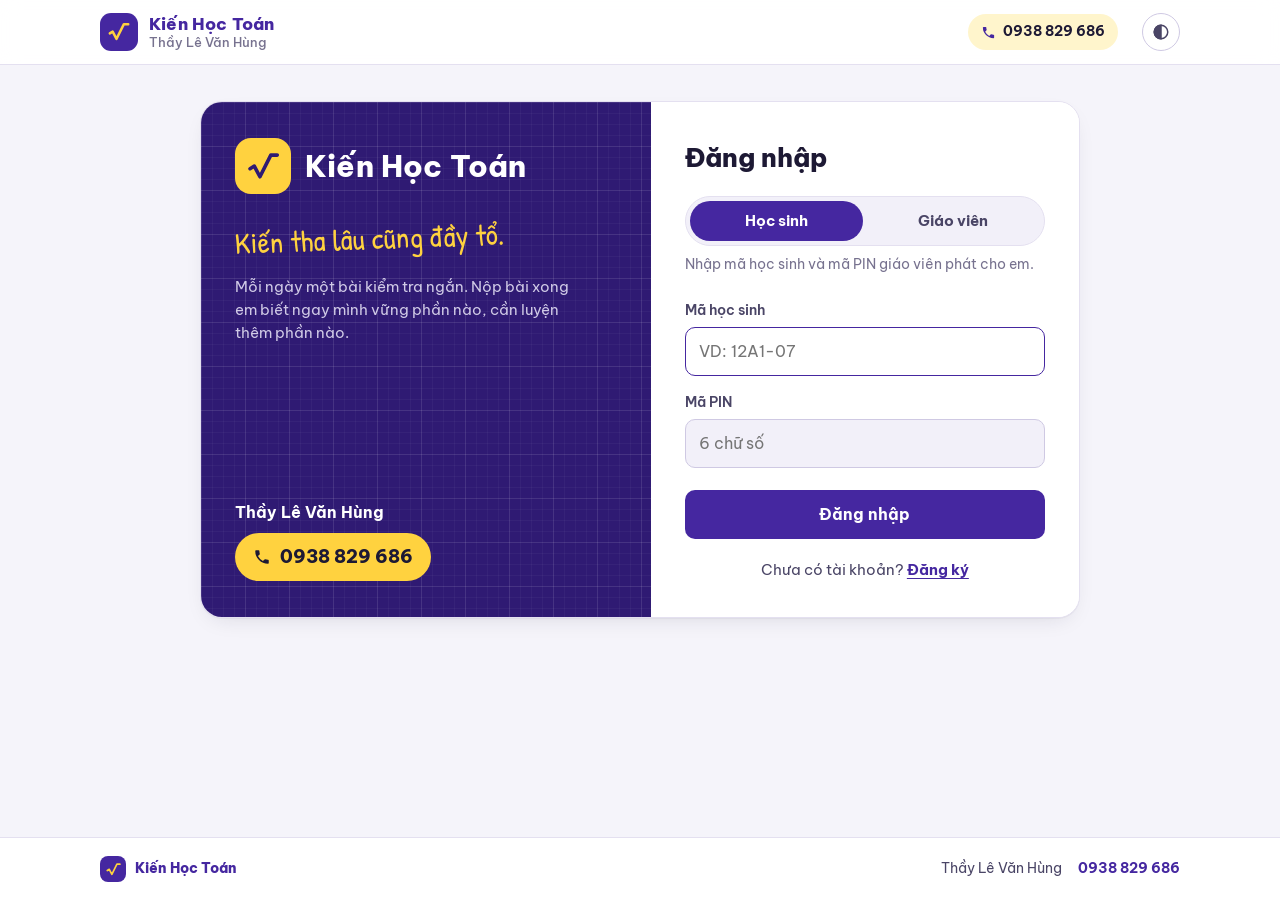
==== index.html @ 75356dbc "Web Kiến Học Toán: bản có giao đề theo ID" ====
<!doctype html>
<html lang="vi">
<head>
<meta charset="utf-8">
<meta name="viewport" content="width=device-width,initial-scale=1">
<title>Kiến Học Toán – Kiểm tra trực tuyến</title>
<meta name="description" content="Kiến Học Toán – Thầy Lê Văn Hùng. Kiểm tra Toán 10, 11, 12 trực tuyến: theo bài, theo chương, giữa kì, cuối kì, thi tốt nghiệp THPT, đánh giá năng lực.">
<meta name="theme-color" content="#4527a0">
<link rel="icon" href="data:image/svg+xml,%3Csvg xmlns='http://www.w3.org/2000/svg' viewBox='0 0 40 40'%3E%3Crect width='40' height='40' rx='10' fill='%234527a0'/%3E%3Cpath d='M7 22.5l4.2-2.6 5.6 10.6L27.6 9H34' fill='none' stroke='%23ffd23f' stroke-width='3.6' stroke-linecap='round' stroke-linejoin='round'/%3E%3C/svg%3E">
<link rel="stylesheet" href="assets/katex/katex.min.css">
<link rel="stylesheet" href="assets/style.css">
</head>
<body>
<header class="top">
  <div class="wrap">
    <a class="logo" id="goHome" href="#" onclick="return false" aria-label="Kiến Học Toán – về trang chủ"><span class="mark"><svg viewBox="0 0 40 40" aria-hidden="true"><path d="M7 22.5l4.2-2.6 5.6 10.6L27.6 9H34" fill="none" stroke="currentColor" stroke-width="3.6" stroke-linecap="round" stroke-linejoin="round"/></svg></span><span class="t"><b>Kiến Học Toán</b><small>Thầy Lê Văn Hùng</small></span></a>
    <div class="sp"></div>
    <a class="hphone" id="hPhone" hidden></a>
    <div class="student" id="who"></div>
    <button class="iconbtn" id="themeBtn" title="Đổi giao diện sáng/tối" aria-label="Đổi giao diện sáng/tối"><svg width="18" height="18" viewBox="0 0 24 24" fill="none" stroke="currentColor" stroke-width="2"><circle cx="12" cy="12" r="9"/><path d="M12 3a9 9 0 0 0 0 18z" fill="currentColor"/></svg></button>
  </div>
</header>
<main id="app"></main>
<footer class="site-foot" id="siteFoot"></footer>
<div id="modalRoot"></div>
<script src="assets/katex/katex.min.js"></script>
<script src="assets/katex/auto-render.min.js"></script>
<script src="assets/config.js"></script>
<script src="assets/curriculum.js"></script>
<script src="assets/core.js"></script>
<script src="assets/student.js"></script>
</body>
</html>
---- assets/style.css ----
/* Kiến Học Toán — giao diện
   Ý tưởng: góc học tập của học sinh Việt Nam — mực tím, vở ô li, bút dạ quang vàng, bút đỏ chấm điểm. */
@font-face{font-family:"Be Vietnam Pro";src:url(fonts/bevietnampro-400.woff) format("woff");font-weight:400;font-display:swap}
@font-face{font-family:"Be Vietnam Pro";src:url(fonts/bevietnampro-500.woff) format("woff");font-weight:500;font-display:swap}
@font-face{font-family:"Be Vietnam Pro";src:url(fonts/bevietnampro-600.woff) format("woff");font-weight:600;font-display:swap}
@font-face{font-family:"Be Vietnam Pro";src:url(fonts/bevietnampro-700.woff) format("woff");font-weight:700 750;font-display:swap}
@font-face{font-family:"Be Vietnam Pro";src:url(fonts/bevietnampro-800.woff) format("woff");font-weight:800 900;font-display:swap}
@font-face{font-family:"Patrick Hand";src:url(fonts/patrickhand.woff) format("woff");font-weight:400;font-display:swap}
:root{
  --bg:#f5f4fa; --surface:#ffffff; --surface-2:#f2f0f9; --ink:#1d1934; --ink-2:#4a4566; --ink-3:#77728f;
  --line:#e4e0f0; --line-2:#cfc9e3;
  --brand:#4527a0; --brand-2:#5b3fd0; --brand-soft:#ebe6fb; --brand-deep:#2f1a73;
  --accent:#ffd23f; --accent-2:#f4bd00; --accent-soft:#fff5cc; --on-accent:#1d1934;
  --pen:#d3302c; --mark-bg:#4527a0;
  --ok:#1d7a47; --ok-soft:#e1f3e8; --bad:#c62828; --bad-soft:#fbe5e4; --warn:#a86400; --warn-soft:#fdf0d8;
  --radar-1:#4527a0; --radar-2:#e09b00;
  --grid:rgba(69,39,160,.09); --grid-strong:rgba(69,39,160,.16);
  --shadow:0 1px 0 rgba(29,25,52,.04),0 8px 24px -12px rgba(29,25,52,.18);
  --on-brand:#ffffff; --r:16px; --r-s:10px;
  --font:"Be Vietnam Pro","Segoe UI",system-ui,-apple-system,Roboto,Arial,sans-serif;
  --hand:"Patrick Hand","Comic Sans MS",cursive;
  --serif:"Times New Roman","Noto Serif",Georgia,serif;
}
@media (prefers-color-scheme:dark){
  :root:not([data-theme="light"]){
    --bg:#14111f; --surface:#1c182c; --surface-2:#18142a; --ink:#ece9f8; --ink-2:#bdb7d8; --ink-3:#8d87aa;
    --line:#2b2543; --line-2:#3a3358; --brand:#a894ff; --brand-2:#bcadff; --brand-soft:#28214a; --brand-deep:#1b1338;
    --accent:#ffd23f; --accent-2:#ffdf6e; --accent-soft:#352c10; --on-accent:#1d1934;
    --pen:#ff6a62;
    --ok:#4cc985; --ok-soft:#14301f; --bad:#ff7b72; --bad-soft:#3a1a1c; --warn:#f0b54a; --warn-soft:#352812;
    --radar-1:#a894ff; --radar-2:#ffd23f; --grid:rgba(168,148,255,.08); --grid-strong:rgba(168,148,255,.14);
    --on-brand:#14111f; --shadow:0 1px 0 rgba(0,0,0,.3),0 10px 28px -12px rgba(0,0,0,.6);
  }
}
:root[data-theme="dark"]{
  --bg:#14111f; --surface:#1c182c; --surface-2:#18142a; --ink:#ece9f8; --ink-2:#bdb7d8; --ink-3:#8d87aa;
  --line:#2b2543; --line-2:#3a3358; --brand:#a894ff; --brand-2:#bcadff; --brand-soft:#28214a; --brand-deep:#1b1338;
  --accent:#ffd23f; --accent-2:#ffdf6e; --accent-soft:#352c10; --on-accent:#1d1934;
  --pen:#ff6a62;
  --ok:#4cc985; --ok-soft:#14301f; --bad:#ff7b72; --bad-soft:#3a1a1c; --warn:#f0b54a; --warn-soft:#352812;
  --radar-1:#a894ff; --radar-2:#ffd23f; --grid:rgba(168,148,255,.08); --grid-strong:rgba(168,148,255,.14);
  --on-brand:#14111f; --shadow:0 1px 0 rgba(0,0,0,.3),0 10px 28px -12px rgba(0,0,0,.6);
}
*{box-sizing:border-box}
html,body{margin:0;padding:0}
body{background:var(--bg);color:var(--ink);font-family:var(--font);font-size:16px;line-height:1.55;-webkit-font-smoothing:antialiased;min-height:100vh;display:flex;flex-direction:column}
main{flex:1}
button,input,select,textarea{font:inherit;color:inherit}
button{cursor:pointer}
a{color:var(--brand)}
:focus-visible{outline:3px solid var(--accent-2);outline-offset:2px;border-radius:6px}
.wrap{max-width:1120px;margin:0 auto;padding:0 20px}
@media (max-width:600px){.wrap{padding:0 16px}}
@media (prefers-reduced-motion:reduce){*{transition:none!important;animation:none!important}}

/* vở ô li: ô vuông nhỏ, cứ 4 ô có 1 đường đậm */
.oli{background-color:var(--surface);
  background-image:linear-gradient(var(--grid-strong) 1px,transparent 1px),linear-gradient(90deg,var(--grid-strong) 1px,transparent 1px),
    linear-gradient(var(--grid) 1px,transparent 1px),linear-gradient(90deg,var(--grid) 1px,transparent 1px);
  background-size:40px 40px,40px 40px,10px 10px,10px 10px}

/* ---------- logo ---------- */
.mark{width:38px;height:38px;border-radius:11px;background:var(--mark-bg,#4527a0);color:var(--accent);display:grid;place-items:center;flex:none}
.mark svg{width:72%;height:72%}
.mark.sm{width:26px;height:26px;border-radius:8px}
.mark.lg{width:56px;height:56px;border-radius:16px;background:var(--accent);color:var(--brand-deep)}

/* ---------- header ---------- */
.top{position:sticky;top:0;z-index:20;background:color-mix(in srgb,var(--surface) 92%,transparent);backdrop-filter:blur(10px);border-bottom:1px solid var(--line)}
.top .wrap{display:flex;align-items:center;gap:12px;height:64px}
.logo{display:flex;align-items:center;gap:11px;color:var(--ink);text-decoration:none;cursor:pointer;min-width:0}
.logo .t{display:flex;flex-direction:column;line-height:1.15;min-width:0}
.logo .t b{font-weight:800;font-size:17px;letter-spacing:.2px;color:var(--brand);white-space:nowrap}
.logo .t small{font-size:12.5px;color:var(--ink-3);font-weight:500;white-space:nowrap}
.top .sp{flex:1}
.hphone{display:inline-flex;align-items:center;gap:7px;padding:7px 13px;border-radius:999px;background:var(--accent-soft);color:var(--ink);text-decoration:none;font-weight:700;font-size:14px;font-variant-numeric:tabular-nums;white-space:nowrap}
.hphone svg{width:15px;height:15px;color:var(--brand)}
.hphone:hover{background:var(--accent)}
.student{display:flex;align-items:center;gap:8px}
.iconbtn{border:1px solid var(--line-2);background:var(--surface);border-radius:999px;width:38px;height:38px;display:grid;place-items:center;flex:none;color:var(--ink-2)}
.iconbtn:hover{color:var(--brand);border-color:var(--brand)}
@media (max-width:860px){.hphone span{display:none}.hphone{padding:9px}}
@media (max-width:600px){.logo .t small{display:none}.logo .t b{font-size:15.5px}}

/* ---------- footer ---------- */
.site-foot{border-top:1px solid var(--line);background:var(--surface);margin-top:40px}
.site-foot .wrap{display:flex;align-items:center;justify-content:space-between;gap:12px;flex-wrap:wrap;padding-top:18px;padding-bottom:18px;font-size:14px;color:var(--ink-2)}
.f-brand{display:flex;align-items:center;gap:9px}
.f-brand b{color:var(--brand);font-weight:800}
.f-contact{display:flex;gap:16px;align-items:center}
.f-contact a{font-weight:700;text-decoration:none;font-variant-numeric:tabular-nums}

/* ---------- đăng nhập ---------- */
.center{display:grid;place-items:center;padding:36px 0}
.auth{width:100%;max-width:880px;display:grid;grid-template-columns:1.05fr 1fr;border-radius:22px;overflow:hidden;background:var(--surface);border:1px solid var(--line);box-shadow:var(--shadow)}
.brandpanel{position:relative;background:var(--brand-deep);color:#f3f0ff;padding:36px 34px;display:flex;flex-direction:column;gap:14px;
  background-image:linear-gradient(rgba(255,255,255,.08) 1px,transparent 1px),linear-gradient(90deg,rgba(255,255,255,.08) 1px,transparent 1px),
    linear-gradient(rgba(255,255,255,.035) 1px,transparent 1px),linear-gradient(90deg,rgba(255,255,255,.035) 1px,transparent 1px);
  background-size:44px 44px,44px 44px,11px 11px,11px 11px}
.bp-logo{display:flex;align-items:center;gap:14px}
.bp-name{font-size:30px;font-weight:800;line-height:1.1;letter-spacing:.2px;color:#fff}
.bp-saying{font-family:var(--hand);font-size:30px;line-height:1.15;color:var(--accent);margin:18px 0 0;transform:rotate(-2deg);transform-origin:left}
.bp-text{margin:0;color:rgba(243,240,255,.82);font-size:15px;max-width:34ch}
.bp-contact{margin-top:auto;padding-top:22px;display:flex;flex-direction:column;gap:8px;align-items:flex-start}
.bp-contact b{font-size:16px;color:#fff}
.bp-call{display:inline-flex;align-items:center;gap:9px;background:var(--accent);color:var(--on-accent);text-decoration:none;font-weight:800;font-size:18px;padding:10px 18px;border-radius:999px;font-variant-numeric:tabular-nums}
.bp-call svg{width:18px;height:18px}
.bp-call:hover{background:#fff}
.auth .login{width:100%;display:flex;flex-direction:column;gap:6px;padding:36px 34px;border:0;border-radius:0;box-shadow:none;background:var(--surface)}
.login h1{margin:0;font-size:26px;font-weight:800}
.login label{font-size:13.5px;color:var(--ink-2);margin-top:10px;font-weight:600}
.login .sub{margin:2px 0 4px;color:var(--ink-3);font-size:14px}
.login input,.form input,.form select,.form textarea{width:100%;padding:11px 13px;border:1.5px solid var(--line-2);border-radius:var(--r-s);background:var(--surface-2);font-size:16px}
.login input:focus,.form input:focus,.form select:focus,.form textarea:focus{outline:none;border-color:var(--brand);background:var(--surface)}
.login .btn{margin-top:16px;padding:12px;font-size:16px}
.roles{display:grid;grid-template-columns:1fr 1fr;gap:4px;background:var(--surface-2);border:1px solid var(--line);border-radius:999px;padding:4px;margin:12px 0 2px}
.roles>*{border:0;background:none;padding:8px 10px;border-radius:999px;text-align:center;font-weight:700;font-size:15px;color:var(--ink-2);text-decoration:none;cursor:pointer}
.roles>*:hover{color:var(--brand)}
.roles .on{background:var(--brand);color:var(--on-brand);cursor:default}
.roles .on:hover{color:var(--on-brand)}
@media (max-width:760px){
  .center{padding:16px 0}
  .auth{grid-template-columns:1fr;border-radius:18px}
  .brandpanel{padding:24px 22px;gap:8px}
  .bp-name{font-size:24px}.mark.lg{width:46px;height:46px}
  .bp-saying{font-size:24px;margin-top:8px}
  .bp-text{display:none}
  .bp-contact{padding-top:10px;flex-direction:row;align-items:center;flex-wrap:wrap;gap:10px 14px}
  .bp-call{font-size:16px;padding:8px 14px}
  .auth .login{padding:24px 22px}
}

/* ---------- trang chủ học sinh ---------- */
.hero{margin:26px 0 6px;padding:26px 28px;border-radius:var(--r);border:1px solid var(--line)}
.hero{background-color:var(--surface);
  background-image:linear-gradient(var(--grid-strong) 1px,transparent 1px),linear-gradient(90deg,var(--grid-strong) 1px,transparent 1px),
    linear-gradient(var(--grid) 1px,transparent 1px),linear-gradient(90deg,var(--grid) 1px,transparent 1px);
  background-size:40px 40px,40px 40px,10px 10px,10px 10px;background-position:-1px -1px}
.hero h1{font-size:32px;line-height:1.2;margin:0 0 6px;font-weight:800;letter-spacing:-.3px;color:var(--brand)}
.hero p{margin:0;color:var(--ink-2);max-width:62ch}
@media (max-width:600px){.hero{padding:20px 18px;margin-top:16px}.hero h1{font-size:26px}}
.grades{display:flex;gap:8px;flex-wrap:wrap;margin:6px 0 14px}
.grade{position:relative;border:1.5px solid var(--line-2);background:var(--surface);padding:8px 18px;border-radius:999px;font-weight:700;min-width:84px;color:var(--ink-2)}
.grade:hover:not([disabled]){border-color:var(--brand);color:var(--brand)}
.grade.on{background:var(--brand);border-color:var(--brand);color:var(--on-brand)}
.grade[disabled]{opacity:.5;cursor:not-allowed}
.grade small{display:block;font-size:10.5px;font-weight:500;opacity:.8;line-height:1}
.bankinfo{font-size:13.5px;color:var(--ink-3);margin:6px 0 0}

.section-t{font-size:20px;letter-spacing:-.1px;color:var(--ink);font-weight:800;margin:34px 0 12px;display:flex;align-items:center;gap:10px}
.section-t::before{content:"";width:6px;height:22px;border-radius:3px;background:var(--accent)}
.cards{display:grid;grid-template-columns:repeat(auto-fill,minmax(250px,1fr));gap:14px}
.card{background:var(--surface);border:1px solid var(--line);border-radius:var(--r);padding:18px;display:flex;flex-direction:column;gap:10px;text-align:left}
.card:hover{border-color:var(--line-2)}
.card h3{margin:0;font-size:18px;line-height:1.3;font-weight:750}
.card p{margin:0;color:var(--ink-2);font-size:14px}
.card .meta{font-size:13px;color:var(--ink-3)}
.card .row{display:flex;gap:8px;align-items:center;margin-top:auto;flex-wrap:wrap}
.card .row.stack{flex-direction:column;align-items:stretch}
.card .row.stack select{flex:none;width:100%}
.card select{flex:1;min-width:0;padding:9px 10px;border-radius:var(--r-s);border:1.5px solid var(--line-2);background:var(--surface-2)}
.card .tag{display:inline-block;font-size:12px;font-weight:700;padding:3px 9px;border-radius:999px;background:var(--brand-soft);color:var(--brand);align-self:flex-start}
.card .tag.acc{background:var(--accent-soft);color:var(--ink)}
.card.disabled{opacity:.6}
.btn{border:0;border-radius:var(--r-s);padding:10px 16px;font-weight:700;background:var(--brand);color:var(--on-brand);transition:background .15s,transform .05s}
.btn:hover{background:var(--brand-2)}
.btn:active{transform:translateY(1px)}
.btn[disabled]{opacity:.45;cursor:not-allowed;background:var(--brand)}
.btn.ghost{background:transparent;color:var(--brand);border:1.5px solid var(--line-2)}
.btn.ghost:hover{border-color:var(--brand);background:var(--brand-soft)}
.btn.acc{background:var(--accent);color:var(--on-accent)}
.btn.acc:hover{background:var(--accent-2)}
.btn.acc[disabled]{background:var(--accent)}
.btn.sm{padding:7px 12px;font-size:14px}
.terms{display:grid;grid-template-columns:1fr 1fr;gap:8px}
.terms .btn{width:100%}

/* ---------- hồ sơ ---------- */
.profile{display:grid;grid-template-columns:minmax(0,1.1fr) minmax(0,1fr);gap:16px}
@media (max-width:820px){.profile{grid-template-columns:1fr}}
.panel{background:var(--surface);border:1px solid var(--line);border-radius:var(--r);padding:20px}
.panel h3{margin:0 0 4px;font-size:17px;font-weight:750}
.panel .sub{color:var(--ink-3);font-size:13.5px;margin:0 0 10px}
.hist{list-style:none;margin:0;padding:0;max-height:360px;overflow:auto}
.hist li{display:flex;gap:12px;align-items:center;padding:10px 4px;border-bottom:1px solid var(--line)}
.hist li:last-child{border-bottom:0}
.hist .sc{font-family:var(--hand);color:var(--pen);font-size:24px;line-height:1;width:50px;text-align:center;font-variant-numeric:tabular-nums}
.hist .ti{flex:1;min-width:0}
.hist .ti b{display:block;font-weight:600;font-size:14.5px;white-space:nowrap;overflow:hidden;text-overflow:ellipsis}
.hist .ti span{font-size:12.5px;color:var(--ink-3)}
.empty{color:var(--ink-3);font-size:14px;padding:18px 0;text-align:center}

/* ---------- làm bài ---------- */
.exam-head{position:sticky;top:64px;z-index:15;background:color-mix(in srgb,var(--bg) 94%,transparent);backdrop-filter:blur(8px);padding:12px 0;border-bottom:1px solid var(--line)}
.exam-head .wrap{display:flex;align-items:center;gap:14px;flex-wrap:wrap}
.exam-head h2{margin:0;font-size:18px;flex:1;min-width:200px;font-weight:750}
.timer{font-variant-numeric:tabular-nums;font-weight:800;font-size:19px;padding:6px 14px;border-radius:999px;background:var(--brand-soft);color:var(--brand)}
.timer.low{background:var(--bad-soft);color:var(--bad)}
.prog{font-size:14px;color:var(--ink-2)}
.exam-grid{display:grid;grid-template-columns:minmax(0,1fr) 260px;gap:20px;padding:20px 0 60px;align-items:start}
@media (max-width:900px){.exam-grid{grid-template-columns:1fr}.navbox{position:static!important;order:-1}}
.part-t{font-weight:800;font-size:16px;margin:20px 0 10px;color:var(--brand)}
.part-t small{font-weight:500;color:var(--ink-3);font-size:13px;margin-left:6px}
.q{background:var(--surface);border:1px solid var(--line);border-radius:var(--r);padding:18px 20px;margin-bottom:14px;scroll-margin-top:150px}
.q .qh{display:flex;gap:8px;align-items:baseline;margin-bottom:8px;flex-wrap:wrap}
.q .qn{font-weight:800;color:var(--brand)}
.q .lvl{font-size:11.5px;font-weight:700;padding:1px 8px;border-radius:999px;background:var(--surface-2);border:1px solid var(--line);color:var(--ink-3)}
.q .flag{margin-left:auto;border:0;background:none;color:var(--ink-3);font-size:13px;border-radius:6px;padding:2px 6px}
.q .flag.on{color:var(--on-accent);background:var(--accent);font-weight:700}
.qtext{font-family:var(--serif);font-size:18px;line-height:1.6;overflow-wrap:anywhere}
.qtext .c,.sol .c{text-align:center}
.qtext ul,.qtext ol{margin:4px 0;padding-left:22px}
img.fig{max-width:100%;height:auto;background:#fff;border-radius:6px;padding:4px;display:inline-block;vertical-align:middle}
.qtext .katex-display{overflow-x:auto;overflow-y:hidden;padding:2px 0}
.opts{display:grid;grid-template-columns:1fr 1fr;gap:8px;margin-top:12px}
.opts.one{grid-template-columns:1fr}
@media (max-width:640px){.opts{grid-template-columns:1fr}}
.opt{display:flex;gap:10px;align-items:flex-start;text-align:left;border:1.5px solid var(--line);background:var(--surface-2);border-radius:var(--r-s);padding:9px 12px;font-family:var(--serif);font-size:17.5px;min-width:0;transition:border-color .12s,background .12s}
.opt:hover:not([disabled]){border-color:var(--brand-2)}
.opt .L{flex:none;width:27px;height:27px;border-radius:50%;display:grid;place-items:center;font-family:var(--font);font-weight:800;font-size:13.5px;border:1.5px solid var(--line-2);color:var(--ink-2);background:var(--surface)}
.opt .v{min-width:0;overflow-wrap:anywhere;padding-top:1px}
.opt.sel{border-color:var(--brand);background:var(--brand-soft)}
.opt.sel .L{background:var(--brand);border-color:var(--brand);color:var(--on-brand)}
.opt.right{border-color:var(--ok);background:var(--ok-soft)}
.opt.right .L{background:var(--ok);border-color:var(--ok);color:#fff}
.opt.wrong{border-color:var(--bad);background:var(--bad-soft)}
.opt.wrong .L{background:var(--bad);border-color:var(--bad);color:#fff}
.tf{margin-top:12px;border:1px solid var(--line);border-radius:var(--r-s);overflow:hidden}
.tf .r{display:grid;grid-template-columns:28px minmax(0,1fr) auto;gap:10px;align-items:center;padding:9px 12px;border-bottom:1px solid var(--line);background:var(--surface-2)}
.tf .r:last-child{border-bottom:0}
.tf .k{font-weight:800;color:var(--ink-2)}
.tf .v{font-family:var(--serif);font-size:17.5px;overflow-wrap:anywhere;min-width:0}
.tf .sw{display:flex;gap:6px}
.tf .sw button{border:1.5px solid var(--line-2);background:var(--surface);border-radius:8px;padding:5px 13px;font-weight:700;font-size:14px}
.tf .sw button.on.t{background:var(--ok);border-color:var(--ok);color:#fff}
.tf .sw button.on.f{background:var(--bad);border-color:var(--bad);color:#fff}
.tf .r.right{background:var(--ok-soft)}
.tf .r.wrong{background:var(--bad-soft)}
.tf .key{font-size:12.5px;font-weight:700;margin-left:6px}
@media (max-width:520px){.tf .r{grid-template-columns:24px minmax(0,1fr)}.tf .sw{grid-column:2}}
.sa{margin-top:12px;display:flex;gap:10px;align-items:center;flex-wrap:wrap}
.sa input{width:200px;padding:9px 12px;border:1.5px solid var(--line-2);border-radius:var(--r-s);background:var(--surface-2);font-size:17px;font-variant-numeric:tabular-nums}
.sa input:focus{outline:none;border-color:var(--brand);background:var(--surface)}
.sa .hint{font-size:13px;color:var(--ink-3)}
.navbox{position:sticky;top:150px;background:var(--surface);border:1px solid var(--line);border-radius:var(--r);padding:16px}
.navbox h4{margin:0 0 10px;font-size:14px;color:var(--ink-2);font-weight:750}
.navgrid{display:grid;grid-template-columns:repeat(6,1fr);gap:6px;margin-bottom:12px}
.navgrid button{border:1px solid var(--line-2);background:var(--surface-2);border-radius:8px;height:34px;font-size:13.5px;font-weight:700;padding:0}
.navgrid button.done{background:var(--brand);border-color:var(--brand);color:var(--on-brand)}
.navgrid button.flagged{box-shadow:inset 0 -4px 0 var(--accent)}
.navgrid button.right{background:var(--ok);border-color:var(--ok);color:#fff}
.navgrid button.wrong{background:var(--bad);border-color:var(--bad);color:#fff}
.navgrid button.part{background:var(--warn);border-color:var(--warn);color:#fff}
.legend{display:flex;flex-wrap:wrap;gap:10px;font-size:12px;color:var(--ink-3);margin-bottom:12px}
.legend i{display:inline-block;width:10px;height:10px;border-radius:3px;margin-right:4px;vertical-align:-1px}
.navbox .btn{width:100%}

/* ---------- kết quả: điểm chấm bằng bút đỏ trên giấy ô li ---------- */
.res-top{display:grid;grid-template-columns:280px minmax(0,1fr);gap:16px;margin:22px 0 16px}
@media (max-width:760px){.res-top{grid-template-columns:1fr}}
.score{position:relative;border-radius:var(--r);padding:22px 24px;display:flex;flex-direction:column;justify-content:center;border:1px solid var(--line);color:var(--ink);
  background-color:var(--surface);
  background-image:linear-gradient(var(--grid-strong) 1px,transparent 1px),linear-gradient(90deg,var(--grid-strong) 1px,transparent 1px),
    linear-gradient(var(--grid) 1px,transparent 1px),linear-gradient(90deg,var(--grid) 1px,transparent 1px);
  background-size:40px 40px,40px 40px,10px 10px,10px 10px}
.score .big{font-family:var(--hand);color:var(--pen);font-size:86px;line-height:.9;font-variant-numeric:tabular-nums;align-self:flex-start;
  padding:10px 22px 4px 18px;border:3px solid var(--pen);border-radius:52% 48% 55% 45% / 58% 50% 50% 42%;transform:rotate(-5deg);margin:4px 0 8px 4px;animation:penIn .5s ease-out both}
.score .big small{font-size:30px;opacity:.85}
.score .lab{color:var(--ink-2);font-size:14px;margin-top:6px}
.score .rank{margin-top:4px;font-family:var(--hand);color:var(--pen);font-size:26px;line-height:1.1}
@keyframes penIn{from{opacity:0;transform:rotate(-5deg) scale(1.25)}to{opacity:1;transform:rotate(-5deg) scale(1)}}
.kpis{display:grid;grid-template-columns:repeat(auto-fit,minmax(150px,1fr));gap:12px}
.kpi{background:var(--surface);border:1px solid var(--line);border-radius:var(--r);padding:14px 16px}
.kpi .n{font-size:24px;font-weight:800;font-variant-numeric:tabular-nums}
.kpi .l{font-size:13px;color:var(--ink-3)}
.kpi .bar{height:6px;border-radius:9px;background:var(--line);margin-top:8px;overflow:hidden}
.kpi .bar i{display:block;height:100%;background:var(--brand-2);border-radius:9px}
.radars{display:grid;grid-template-columns:1fr 1fr;gap:16px}
@media (max-width:820px){.radars{grid-template-columns:1fr}}
.radar-box svg{width:100%;height:auto;display:block}
.radar-box .lg{display:flex;gap:14px;font-size:12.5px;color:var(--ink-2);margin-top:4px;flex-wrap:wrap}
.radar-box .lg i{display:inline-block;width:14px;height:3px;border-radius:2px;margin-right:5px;vertical-align:3px}
.radar-axis{font-size:11.5px;fill:var(--ink-2);font-family:var(--font)}
.radar-val{font-size:10.5px;fill:var(--ink-3);font-family:var(--font);font-variant-numeric:tabular-nums}
.sw-list{display:grid;grid-template-columns:1fr 1fr;gap:16px;margin-top:16px}
@media (max-width:820px){.sw-list{grid-template-columns:1fr}}
.sw-list ul{list-style:none;padding:0;margin:0}
.sw-list li{display:flex;gap:10px;align-items:center;padding:8px 0;border-bottom:1px solid var(--line);font-size:14.5px}
.sw-list li:last-child{border-bottom:0}
.sw-list .pct{font-weight:800;width:48px;text-align:right;font-variant-numeric:tabular-nums}
.sw-list .nm{flex:1;min-width:0}
.recs{display:grid;gap:10px;margin-top:6px}
.rec{display:flex;gap:14px;align-items:center;border:1px solid var(--line);border-left:5px solid var(--accent);border-radius:var(--r-s);padding:12px 14px;background:var(--surface)}
.rec .tx{flex:1;min-width:0}
.rec .tx b{display:block}
.rec .tx span{font-size:13.5px;color:var(--ink-2)}
@media (max-width:560px){.rec{flex-direction:column;align-items:stretch}}
.review-t{display:flex;align-items:center;gap:10px;flex-wrap:wrap}
.review-t .sp{flex:1}
.filters{display:flex;gap:6px;flex-wrap:wrap}
.filters button{border:1.5px solid var(--line-2);background:var(--surface);border-radius:999px;padding:5px 13px;font-size:13.5px;font-weight:600}
.filters button.on{background:var(--brand);color:var(--on-brand);border-color:var(--brand)}
.verdict{font-size:12px;font-weight:800;padding:2px 9px;border-radius:999px}
.verdict.ok{background:var(--ok-soft);color:var(--ok)}
.verdict.bad{background:var(--bad-soft);color:var(--bad)}
.verdict.part{background:var(--warn-soft);color:var(--warn)}
.verdict.skip{background:var(--surface-2);color:var(--ink-3);border:1px solid var(--line)}
.keyline{margin-top:10px;font-size:14.5px;color:var(--ink-2)}
.keyline b{color:var(--ok)}
details.sol{margin-top:10px;border-top:1px dashed var(--line-2);padding-top:8px}
details.sol summary{cursor:pointer;color:var(--brand);font-size:14px;font-weight:700}
details.sol div{font-family:var(--serif);font-size:17px;margin-top:6px}
.qsrc{font-size:11.5px;color:var(--ink-3);margin-left:auto}

/* ---------- hộp thoại, thông báo ---------- */
.modal-bg{position:fixed;inset:0;background:rgba(20,14,40,.5);display:grid;place-items:center;z-index:50;padding:16px}
.modal{background:var(--surface);border-radius:18px;max-width:520px;width:100%;padding:24px;box-shadow:0 24px 70px rgba(10,6,30,.35);max-height:90vh;overflow:auto}
.modal h3{margin:0 0 6px;font-size:20px;font-weight:800}
.modal p{color:var(--ink-2);margin:0 0 12px}
.modal .grid3{display:grid;grid-template-columns:repeat(3,1fr);gap:10px;margin:10px 0}
.modal label{font-size:12.5px;color:var(--ink-2);display:block;margin-bottom:3px;font-weight:600}
.modal input[type=number]{width:100%;padding:9px 10px;border:1.5px solid var(--line-2);border-radius:var(--r-s);background:var(--surface-2)}
.modal .avail{font-size:12px;color:var(--ink-3);margin-top:2px}
.modal .acts{display:flex;gap:10px;justify-content:flex-end;margin-top:16px;flex-wrap:wrap}
.modal.wide{max-width:980px}
.note{font-size:13.5px;background:var(--warn-soft);color:var(--warn);padding:9px 12px;border-radius:var(--r-s);margin:8px 0}
.note.bad{background:var(--bad-soft);color:var(--bad)}
.foot{color:var(--ink-3);font-size:12.5px;text-align:center;padding:30px 0 10px}
.hidden{display:none!important}
.loading{padding:60px 0;text-align:center;color:var(--ink-3)}
.who-n{display:flex;flex-direction:column;line-height:1.2;text-align:right;margin-right:4px}
.who-n b{font-weight:700}
.who-n small{color:var(--ink-3);font-size:12px}
@media (max-width:600px){.who-n small{display:none}.who-n b{font-size:13px;max-width:96px;overflow:hidden;text-overflow:ellipsis;white-space:nowrap}}
.pill{font-size:11.5px;font-weight:700;padding:2px 9px;border-radius:999px;background:var(--surface-2);border:1px solid var(--line);color:var(--ink-2);white-space:nowrap}
.pill.ok{background:var(--ok-soft);color:var(--ok);border-color:transparent}
.pill.bad{background:var(--bad-soft);color:var(--bad);border-color:transparent}
.pill.warn{background:var(--warn-soft);color:var(--warn);border-color:transparent}
.pill.info{background:var(--brand-soft);color:var(--brand);border-color:transparent}
.hist li.click{cursor:pointer;border-radius:8px}
.hist li.click:hover{background:var(--surface-2)}
.savest{font-size:13px;color:var(--ink-3)}
.savest.ok{color:var(--ok)}
.savest.bad{color:var(--bad);font-weight:700}
.bars{list-style:none;margin:0;padding:0}
.bars li{padding:7px 0}
.bars .bl{display:flex;justify-content:space-between;gap:10px;font-size:14.5px}
.bar{height:6px;border-radius:9px;background:var(--line);margin-top:6px;overflow:hidden}
.bar i{display:block;height:100%;background:var(--brand-2);border-radius:9px}
.toasts{position:fixed;bottom:18px;left:50%;transform:translateX(-50%);display:flex;flex-direction:column;gap:8px;z-index:80;width:min(92vw,460px)}
.toast{background:var(--ink);color:var(--bg);padding:11px 16px;border-radius:12px;box-shadow:var(--shadow);font-size:14.5px}
.toast.bad{background:var(--bad);color:#fff}
.toast.ok{background:var(--ok);color:#fff}

/* ---------- giáo viên ---------- */
.tabs{display:flex;gap:4px;border-bottom:1px solid var(--line);margin:20px 0 20px;overflow-x:auto}
.tabs button{border:0;background:none;padding:11px 15px;font-weight:700;color:var(--ink-3);border-bottom:3px solid transparent;white-space:nowrap}
.tabs button:hover{color:var(--brand)}
.tabs button.on{color:var(--brand);border-bottom-color:var(--accent)}
.form{display:grid;grid-template-columns:repeat(auto-fit,minmax(200px,1fr));gap:12px 16px}
.form label{display:block;font-size:12.5px;color:var(--ink-2);margin-bottom:4px;font-weight:600}
.form .full{grid-column:1/-1}
.form textarea{min-height:150px;font-family:var(--font)}
.chk{display:flex;gap:8px;align-items:center;font-size:14.5px}
.chk input{width:auto;accent-color:var(--brand)}
.tbl-wrap{overflow-x:auto;border:1px solid var(--line);border-radius:var(--r);background:var(--surface)}
table.tbl{border-collapse:collapse;width:100%;font-size:14.5px}
.tbl th,.tbl td{padding:10px 12px;border-bottom:1px solid var(--line);text-align:left;white-space:nowrap}
.tbl th{font-size:12.5px;font-weight:700;color:var(--ink-2);background:var(--surface-2);position:sticky;top:0}
.tbl tr:last-child td{border-bottom:0}
.tbl td.num{text-align:right;font-variant-numeric:tabular-nums}
.tbl tr.click{cursor:pointer}
.tbl tr.click:hover td{background:var(--brand-soft)}
.mono{font-family:ui-monospace,Consolas,monospace;font-size:14px}
.prog-mini{display:inline-block;width:80px;height:6px;background:var(--line);border-radius:9px;vertical-align:middle;margin-right:6px;overflow:hidden}
.prog-mini i{display:block;height:100%;background:var(--accent-2)}
.hist-bars{display:flex;align-items:flex-end;gap:6px;height:120px;padding-top:10px}
.hist-bars div{flex:1;background:var(--brand-2);border-radius:5px 5px 0 0;position:relative;min-height:2px}
.hist-bars span{position:absolute;top:-17px;left:0;right:0;text-align:center;font-size:11px;color:var(--ink-2)}
.hist-x{display:flex;gap:6px;font-size:11px;color:var(--ink-3)}
.hist-x span{flex:1;text-align:center}
.lesson-pick{display:grid;grid-template-columns:repeat(auto-fill,minmax(260px,1fr));gap:4px 14px;max-height:280px;overflow:auto;border:1px solid var(--line);border-radius:var(--r-s);padding:10px;background:var(--surface-2)}
.progress{height:10px;background:var(--line);border-radius:9px;overflow:hidden;margin:10px 0}
.progress i{display:block;height:100%;background:var(--ok);width:0;transition:width .2s}
.qmini{font-family:var(--serif);font-size:15.5px;max-height:120px;overflow:hidden;white-space:normal;min-width:320px}
.qmini img.fig{max-height:80px;width:auto!important}
.cards-print{display:grid;grid-template-columns:repeat(3,1fr);gap:10px}
.cards-print div{border:1px dashed #999;border-radius:8px;padding:10px;font-size:13px;break-inside:avoid;color:#000;background:#fff}
.cards-print b{font-size:15px}
@media print{.top,.tabs,.noprint,.site-foot{display:none!important}body{background:#fff}}
/* chỉnh cho điện thoại */
.btn{white-space:nowrap}
.grade.on:hover:not([disabled]){color:var(--on-brand);border-color:var(--brand)}
@media (max-width:600px){
  .top:has(.who-n) .logo .t,.top:has(.who-n) .hphone{display:none}
  .top .wrap{gap:8px}
  .kpi .n{font-size:20px}
  .score .big{font-size:72px}
}

/* ---------- nhiệm vụ hôm nay + sổ câu sai ---------- */
.today{display:grid;grid-template-columns:minmax(0,1.25fr) minmax(0,1fr);gap:14px;margin-top:16px}
@media (max-width:820px){.today{grid-template-columns:1fr}}
.today h2{margin:0;font-size:20px;font-weight:800}
.today .row{display:flex;gap:8px;flex-wrap:wrap;margin-top:auto}
.mission,.book{border-radius:var(--r);padding:20px;display:flex;flex-direction:column;gap:12px}
.mission{background:var(--brand-deep);color:#f3f0ff;
  background-image:linear-gradient(rgba(255,255,255,.07) 1px,transparent 1px),linear-gradient(90deg,rgba(255,255,255,.07) 1px,transparent 1px);background-size:22px 22px}
.mission h2{color:#fff}
.mission p{margin:6px 0 0;color:rgba(243,240,255,.85);font-size:14.5px;max-width:52ch}
.mission .btn.ghost{color:#fff;border-color:rgba(255,255,255,.4)}
.mission .btn.ghost:hover{background:rgba(255,255,255,.1);border-color:#fff}
.m-head{display:flex;gap:16px;align-items:flex-start;justify-content:space-between}
.streak{flex:none;display:flex;flex-direction:column;align-items:center;justify-content:center;width:92px;height:92px;border-radius:50%;background:var(--accent);color:var(--on-accent);text-align:center;transform:rotate(-4deg)}
.streak b{font-family:var(--hand);font-size:40px;line-height:.9}
.streak span{font-size:11px;font-weight:700;line-height:1.15;max-width:70px}
.mission.done .streak{box-shadow:0 0 0 4px rgba(255,210,63,.35)}
.book{background:var(--surface);border:1px solid var(--line)}
.book p{margin:0;color:var(--ink-2);font-size:14px}
.bk-stats{display:grid;grid-template-columns:repeat(3,1fr);gap:8px}
.bk-stat{background:var(--surface-2);border-radius:var(--r-s);padding:10px 12px;display:flex;flex-direction:column}
.bk-stat b{font-size:24px;font-weight:800;line-height:1.1;font-variant-numeric:tabular-nums}
.bk-stat span{font-size:12.5px;color:var(--ink-3)}
.bk-stat.due{background:var(--accent-soft)}
.bk-stat.due b{color:var(--ink)}
.bk-stat.ok b{color:var(--ok)}
.book .bk-cw{color:var(--pen);font-weight:600;font-size:13.5px}
.book .bk-next{font-size:13.5px;color:var(--ink-3)}
.bknote{display:flex;gap:12px;align-items:center;justify-content:space-between;flex-wrap:wrap;background:var(--brand-soft);border-radius:var(--r-s);padding:10px 14px;margin:0 0 6px;font-size:14px;color:var(--ink)}
.booklist{display:grid;gap:10px;margin-top:14px}
.bk-item{background:var(--surface);border:1px solid var(--line);border-radius:var(--r);padding:14px 16px}
.bk-item.done{opacity:.7}
.bk-item .qmini{min-width:0;max-height:none;margin-top:8px;font-size:16.5px;line-height:1.55}
.bk-meta{display:flex;gap:8px;align-items:center;flex-wrap:wrap;font-size:13px;color:var(--ink-3)}
.bk-meta b{color:var(--ink);font-size:14px}
.bk-meta .sp{flex:1}
.bk-meta .lvl{font-size:11.5px;font-weight:700;padding:1px 8px;border-radius:999px;background:var(--surface-2);border:1px solid var(--line)}
.boxes{display:inline-flex;gap:3px}
.boxes i{width:10px;height:10px;border-radius:3px;background:var(--line)}
.boxes i.on{background:var(--ok)}

/* ---------- mức chắc chắn ---------- */
.confrow{display:flex;gap:8px;align-items:center;flex-wrap:wrap;margin-top:12px;padding-top:10px;border-top:1px dashed var(--line);font-size:13.5px;color:var(--ink-3)}
.confrow>span{margin-right:2px}
.cf{border:1.5px solid var(--line-2);background:var(--surface);border-radius:999px;padding:4px 12px;font-size:13.5px;font-weight:700;color:var(--ink-2)}
.cf:hover{border-color:var(--brand);color:var(--brand)}
.cf.on{background:var(--brand-soft);border-color:var(--brand);color:var(--brand)}
.q .rvtag{background:var(--accent-soft);border-color:transparent;color:var(--ink)}
.conftag{font-size:12px;font-weight:700;padding:2px 9px;border-radius:999px;background:var(--surface-2);color:var(--ink-3);border:1px solid var(--line)}
.conftag.cw{background:transparent;border:1.5px solid var(--pen);color:var(--pen);font-family:var(--hand);font-size:15px;font-weight:400;padding:0 9px;transform:rotate(-2deg)}
.confgrid{display:grid;grid-template-columns:repeat(4,1fr);gap:12px}
@media (max-width:820px){.confgrid{grid-template-columns:1fr 1fr}}
.cq{background:var(--surface);border:1px solid var(--line);border-radius:var(--r);padding:14px 16px;display:flex;flex-direction:column;gap:2px}
.cq b{font-size:26px;font-weight:800;font-variant-numeric:tabular-nums}
.cq span{font-weight:700;font-size:14px}
.cq small{color:var(--ink-3);font-size:12.5px}
.cq.ok b{color:var(--ok)}
.cq.cw{border:2px solid var(--pen)}
.cq.cw b{color:var(--pen);font-family:var(--hand);font-weight:400;font-size:34px;line-height:1}
.cq.guess b{color:var(--warn)}
.cq.bad b{color:var(--ink-3)}

/* ---------- thăng cấp ---------- */
.hero{display:flex;gap:20px;align-items:center;justify-content:space-between;flex-wrap:wrap}
.hero-tx{flex:1 1 320px;min-width:0}
.lvbadge{position:relative;display:inline-grid;place-items:center;width:64px;height:70px;flex:none}
.lvbadge svg{position:absolute;inset:0;width:100%;height:100%}
.lvbadge path{fill:var(--lvc,#4527a0);stroke:var(--lvs,#ffd23f);stroke-width:3;stroke-linejoin:round}
.lvbadge b{position:relative;color:#fff;font-weight:800;font-size:24px;line-height:1;font-variant-numeric:tabular-nums;text-shadow:0 1px 0 rgba(0,0,0,.25)}
.lvbadge.sm{width:34px;height:37px}.lvbadge.sm b{font-size:14px}
.lvbadge.xs{width:24px;height:26px}.lvbadge.xs b{font-size:11px}.lvbadge.xs path,.lvbadge.sm path{stroke-width:4}
.lvbadge.xl{width:110px;height:120px}.lvbadge.xl b{font-size:44px}
.lvbadge.t0{--lvc:#9a8fd6;--lvs:#d9d3f5}.lvbadge.t1{--lvc:#6a4fd0;--lvs:#c9bdf7}.lvbadge.t2{--lvc:#4527a0;--lvs:#ffd23f}
.lvbadge.t3{--lvc:#17798c;--lvs:#9fe3ef}.lvbadge.t4{--lvc:#1d7a47;--lvs:#9be3b8}.lvbadge.t5{--lvc:#c26a00;--lvs:#ffd23f}
.lvbadge.t6{--lvc:#c62828;--lvs:#ffd23f}.lvbadge.t7{--lvc:#a87900;--lvs:#fff1a8}.lvbadge.t8{--lvc:#1d1934;--lvs:#ffd23f}
.lvcard{display:flex;gap:14px;align-items:center;background:var(--surface);border:1px solid var(--line);border-radius:var(--r);padding:14px 18px;min-width:280px;max-width:380px;flex:1 1 300px}
.lv-tx{display:flex;flex-direction:column;gap:3px;min-width:0;flex:1}
.lv-tx small{color:var(--ink-3);font-weight:600;font-size:12.5px}
.lv-tx b{font-size:18px;font-weight:800;color:var(--brand);line-height:1.2}
.lv-tx span{font-size:12.5px;color:var(--ink-2)}
.lv-tx .lv-next{color:var(--ink-3)}
.lv-tx .lv-rank{color:var(--ink);font-weight:700}
.xpbar{height:8px;border-radius:9px;background:var(--line);overflow:hidden;margin:3px 0 1px}
.xpbar i{display:block;height:100%;background:linear-gradient(90deg,var(--brand-2),var(--accent-2));border-radius:9px}
@media (max-width:600px){.lvcard{max-width:none}}

.fame{background:var(--surface);border:1px solid var(--line);border-radius:var(--r);padding:16px 18px}
.fame-head{display:flex;gap:12px;align-items:center;justify-content:space-between;flex-wrap:wrap;margin-bottom:8px}
.fame-me{font-size:13.5px;color:var(--ink-2);font-weight:600}
.ranks{list-style:none;margin:0;padding:0;display:grid;gap:2px}
.ranks li{display:grid;grid-template-columns:30px auto minmax(0,1fr) auto;gap:12px;align-items:center;padding:8px 6px;border-radius:10px}
.ranks li:nth-child(odd){background:var(--surface-2)}
.ranks .rk{font-weight:800;font-size:16px;color:var(--ink-3);text-align:center;font-variant-numeric:tabular-nums}
.ranks .nm{display:flex;flex-direction:column;min-width:0}
.ranks .nm b{font-weight:700;white-space:nowrap;overflow:hidden;text-overflow:ellipsis}
.ranks .nm small{font-size:12.5px;color:var(--ink-3);white-space:nowrap;overflow:hidden;text-overflow:ellipsis}
.ranks .xpv{font-weight:800;font-variant-numeric:tabular-nums;white-space:nowrap}
.ranks .xpv small{font-weight:600;color:var(--ink-3)}
.ranks li.top1 .rk,.ranks li.top2 .rk,.ranks li.top3 .rk{width:28px;height:28px;border-radius:50%;display:grid;place-items:center;font-size:14px;color:#fff}
.ranks li.top1 .rk{background:#d4a400}.ranks li.top2 .rk{background:#8f97a8}.ranks li.top3 .rk{background:#b06a3b}
.ranks li.top1{background:var(--accent-soft)}
.fame-public{width:100%;max-width:880px;margin-top:18px;background:var(--surface);border:1px solid var(--line);border-radius:18px;padding:18px 20px}
.fame-public h2{margin:0 0 10px;font-size:18px;font-weight:800}

.xpgain{display:flex;gap:18px;align-items:center;flex-wrap:wrap;background:var(--brand-deep);color:#f3f0ff;border-radius:var(--r);padding:14px 20px;margin:0 0 16px}
.xg-n{font-family:var(--hand);font-size:40px;line-height:1;color:var(--accent)}
.xg-n small{font-family:var(--font);font-size:14px;color:rgba(243,240,255,.85)}
.xg-lv{display:flex;gap:12px;align-items:center;flex:1;min-width:240px}
.xg-lv>div{flex:1;display:flex;flex-direction:column;gap:2px}
.xg-lv b{color:#fff}
.xg-lv small{color:rgba(243,240,255,.75);font-size:12.5px}
.xpgain .xpbar{background:rgba(255,255,255,.18)}

.lvup{position:relative;text-align:center;display:flex;flex-direction:column;align-items:center;gap:6px;padding-top:6px}
.lvup h3{font-size:26px!important;margin:6px 0 0!important}
.lvup p{margin:0!important}
.lvup .acts{justify-content:center!important;width:100%}
.lvup .lvbadge{animation:lvPop .6s cubic-bezier(.2,1.6,.4,1) both}
.lvup-burst{position:absolute;top:62px;left:50%;width:0;height:0}
.lvup-burst i{position:absolute;width:8px;height:8px;border-radius:2px;background:var(--accent-2);transform:rotate(var(--a)) translateY(0);animation:burst .9s ease-out .15s both}
.lvup-burst i:nth-child(3n){background:var(--brand-2)}.lvup-burst i:nth-child(3n+1){background:var(--pen)}
@keyframes lvPop{from{transform:scale(.3);opacity:0}to{transform:scale(1);opacity:1}}
@keyframes burst{from{transform:rotate(var(--a)) translateY(0);opacity:1}to{transform:rotate(var(--a)) translateY(-90px);opacity:0}}
.lvcell{display:inline-flex;gap:8px;align-items:center}

/* ---------- tự đăng ký ---------- */
.auth .login select{width:100%;padding:11px 13px;border:1.5px solid var(--line-2);border-radius:var(--r-s);background:var(--surface-2);font-size:16px}
.auth .login select:focus{outline:none;border-color:var(--brand);background:var(--surface)}
.auth .login .two{display:grid;grid-template-columns:1fr 1fr;gap:10px}
.auth .login .two label{display:block}
.reg-link{margin:14px 0 0;text-align:center;font-size:14.5px;color:var(--ink-2)}
.linkbtn{border:0;background:none;padding:0;color:var(--brand);font-weight:700;text-decoration:underline;text-underline-offset:3px;font-size:inherit}
.linkbtn:hover{color:var(--brand-2)}
.regdone{align-items:flex-start}
.regdone p{margin:4px 0;color:var(--ink-2)}
.regcode{font-family:var(--hand);font-size:52px;line-height:1;color:var(--pen);border:3px solid var(--pen);border-radius:52% 48% 55% 45%/58% 50% 50% 42%;padding:10px 26px 6px;margin:6px 0 10px;transform:rotate(-3deg);letter-spacing:1px}
.tabbadge{display:inline-grid;place-items:center;min-width:20px;height:20px;padding:0 6px;border-radius:999px;background:var(--pen);color:#fff;font-size:12px;font-weight:800;margin-left:4px;vertical-align:1px}
.panel.pending{margin-bottom:16px;border-color:var(--accent-2)}
select.mini{padding:6px 8px;border:1.5px solid var(--line-2);border-radius:8px;background:var(--surface-2);font-size:14px}

/* ---------- giao đề theo ID ---------- */
.tagbox{border:1px dashed var(--line-2);border-radius:var(--r-s);padding:12px 14px;background:var(--surface-2)}
.tag-list{display:grid;grid-template-columns:repeat(auto-fill,minmax(260px,1fr));gap:2px 14px;max-height:260px;overflow:auto;background:var(--surface);border:1px solid var(--line);border-radius:var(--r-s);padding:8px 10px}
.tag-row{align-items:baseline;padding:3px 0;font-size:14px}
.tag-row b{font-size:13.5px}
.tag-row small{color:var(--ink-3);font-size:12px}
.prev-q{border-bottom:1px solid var(--line);padding:12px 0}
.prev-q .qmini{max-height:none;min-width:0;margin-top:6px}
.prev-o{margin:6px 0 0;padding-left:26px;font-family:var(--serif);font-size:15.5px}
.tag-list .tag-row{display:flex;gap:4px 8px;flex-wrap:wrap;margin:0}
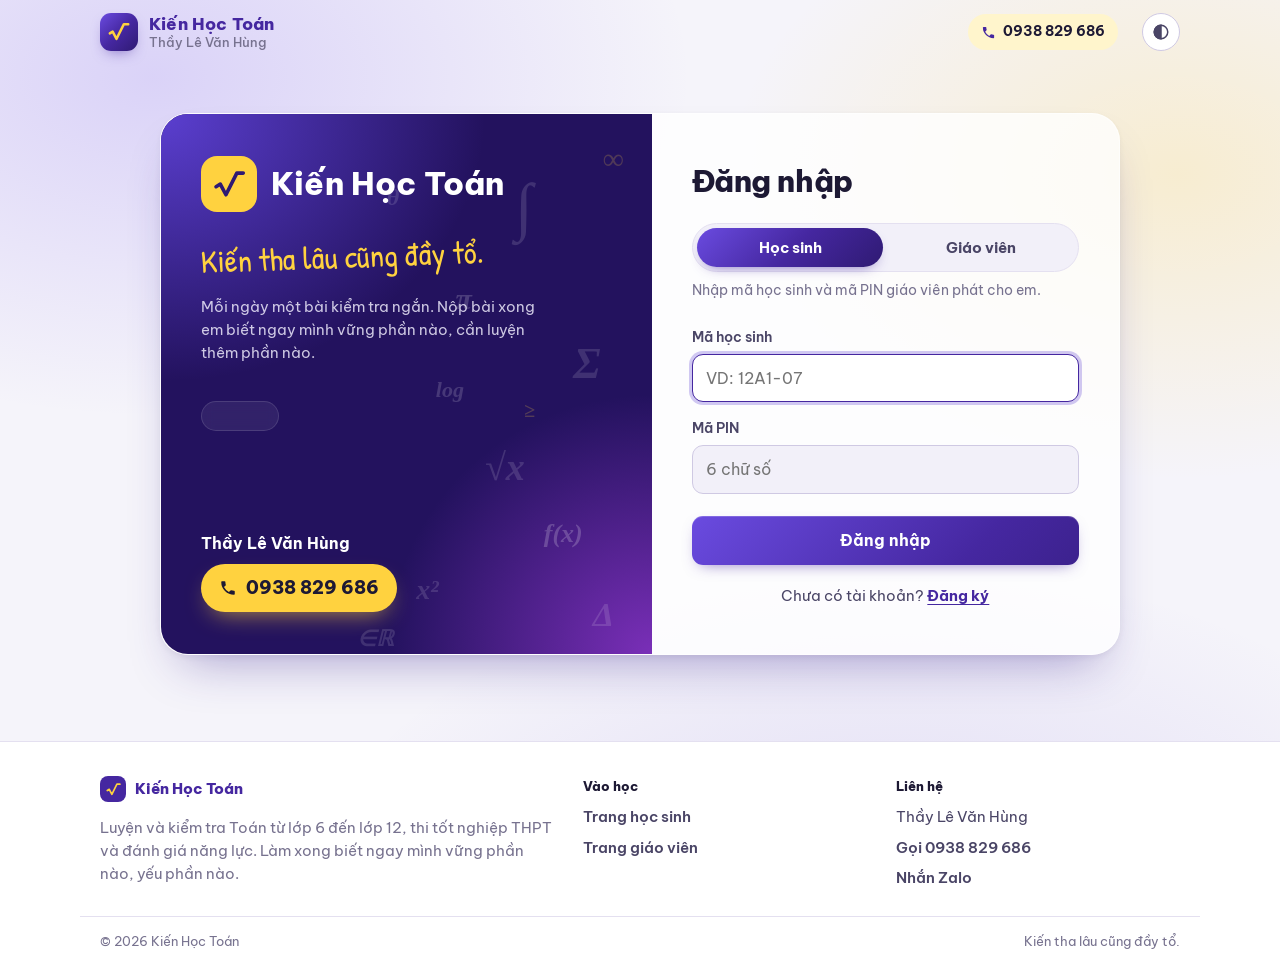
==== commit b87d8dde: "Giao diện mới: header kính mờ, menu điện thoại, hero có số liệu, dải tổng quan giáo viên, hiệu ứng t" ====
--- a/index.html
+++ b/index.html
@@ -28,6 +28,8 @@
 <script src="assets/config.js"></script>
 <script src="assets/curriculum.js"></script>
 <script src="assets/core.js"></script>
+<script src="assets/ui.js"></script>
+<script src="assets/calc.js"></script>
 <script src="assets/student.js"></script>
 </body>
 </html>
--- a/assets/style.css
+++ b/assets/style.css
@@ -465,10 +465,10 @@
 .hero-tx{flex:1 1 320px;min-width:0}
 .lvbadge{position:relative;display:inline-grid;place-items:center;width:64px;height:70px;flex:none}
 .lvbadge svg{position:absolute;inset:0;width:100%;height:100%}
-.lvbadge path{fill:var(--lvc,#4527a0);stroke:var(--lvs,#ffd23f);stroke-width:3;stroke-linejoin:round}
+.lvbadge .hx{stroke-width:3;stroke-linejoin:round}
 .lvbadge b{position:relative;color:#fff;font-weight:800;font-size:24px;line-height:1;font-variant-numeric:tabular-nums;text-shadow:0 1px 0 rgba(0,0,0,.25)}
 .lvbadge.sm{width:34px;height:37px}.lvbadge.sm b{font-size:14px}
-.lvbadge.xs{width:24px;height:26px}.lvbadge.xs b{font-size:11px}.lvbadge.xs path,.lvbadge.sm path{stroke-width:4}
+.lvbadge.xs{width:24px;height:26px}.lvbadge.xs b{font-size:11px}.lvbadge.xs .hx,.lvbadge.sm .hx{stroke-width:4}
 .lvbadge.xl{width:110px;height:120px}.lvbadge.xl b{font-size:44px}
 .lvbadge.t0{--lvc:#9a8fd6;--lvs:#d9d3f5}.lvbadge.t1{--lvc:#6a4fd0;--lvs:#c9bdf7}.lvbadge.t2{--lvc:#4527a0;--lvs:#ffd23f}
 .lvbadge.t3{--lvc:#17798c;--lvs:#9fe3ef}.lvbadge.t4{--lvc:#1d7a47;--lvs:#9be3b8}.lvbadge.t5{--lvc:#c26a00;--lvs:#ffd23f}
@@ -548,3 +548,892 @@
 .prev-q .qmini{max-height:none;min-width:0;margin-top:6px}
 .prev-o{margin:6px 0 0;padding-left:26px;font-family:var(--serif);font-size:15.5px}
 .tag-list .tag-row{display:flex;gap:4px 8px;flex-wrap:wrap;margin:0}
+
+/* ---------- biểu đồ & thống kê ---------- */
+.ktip{position:fixed;z-index:100;display:none;max-width:260px;background:var(--ink);color:var(--bg);font-size:13px;line-height:1.4;padding:7px 10px;border-radius:8px;pointer-events:none;box-shadow:var(--shadow)}
+.ktip b{font-weight:800}
+.muted{color:var(--ink-3);font-size:13.5px}
+.panel h3 + .muted{margin:-4px 0 10px}
+.hbars{display:flex;flex-direction:column;gap:9px}
+.hb{display:grid;grid-template-columns:minmax(120px,2fr) 3fr auto;gap:10px;align-items:center;border-radius:8px;padding:2px 4px;outline-offset:1px}
+.hb:hover{background:var(--surface-2)}
+.hb-l{min-width:0}
+.hb-l span{display:block;font-size:14px;font-weight:600;white-space:nowrap;overflow:hidden;text-overflow:ellipsis}
+.hb-l small{display:block;font-size:12px;color:var(--ink-3)}
+.hb-t{height:12px;background:var(--surface-2);border-radius:999px;overflow:hidden}
+.hb-t i{display:block;height:100%;border-radius:0 4px 4px 0}
+.hb-t i.ok,.chart .bar.ok,.chart-legend .sw.ok{background:var(--ok);fill:var(--ok)}
+.hb-t i.warn,.chart .bar.warn,.chart-legend .sw.warn{background:var(--warn);fill:var(--warn)}
+.hb-t i.bad,.chart .bar.bad,.chart-legend .sw.bad{background:var(--bad);fill:var(--bad)}
+.hb-t i.brand{background:var(--brand-2)}
+.hb-v{font-weight:800;font-variant-numeric:tabular-nums;font-size:14px;text-align:right;min-width:86px}
+.hb-v .st{display:inline-block;margin-left:6px;font-size:11px;font-weight:700;padding:1px 7px;border-radius:999px}
+.hb-v .st.ok{background:var(--ok-soft);color:var(--ok)}.hb-v .st.warn{background:var(--warn-soft);color:var(--warn)}.hb-v .st.bad{background:var(--bad-soft);color:var(--bad)}
+.chart-legend{display:flex;gap:14px;flex-wrap:wrap;margin-top:12px;font-size:12.5px;color:var(--ink-2)}
+.chart-legend span{display:inline-flex;align-items:center;gap:6px}
+.chart-legend .sw{width:12px;height:12px;border-radius:3px;display:inline-block}
+.chart svg{width:100%;height:auto;display:block;overflow:visible}
+.chart .gl{stroke:var(--line);stroke-width:1}
+.chart .base{stroke:var(--line-2);stroke-width:1.5}
+.chart .ax{fill:var(--ink-3);font-size:12px;font-family:var(--font)}
+.chart .hit{cursor:default;outline:none}
+.chart .hit .bg{fill:transparent}
+.chart .hit:hover .bg,.chart .hit:focus .bg{fill:var(--surface-2)}
+.chart .ln{fill:none;stroke:var(--brand-2);stroke-width:2;stroke-linejoin:round;stroke-linecap:round}
+.chart .dot{fill:var(--brand-2);stroke:var(--surface);stroke-width:2}
+.chart .hz{fill:transparent}
+.chart .xh{stroke:var(--line-2);stroke-width:1;stroke-dasharray:3 3;opacity:0}
+.chart .hit:hover .xh,.chart .hit:focus .xh{opacity:1}
+.chart .hit:hover .dot,.chart .hit:focus .dot{r:6}
+.spark{display:inline-block;vertical-align:middle}
+.spark svg path{fill:none;stroke:var(--brand-2);stroke-width:2;stroke-linejoin:round}
+.spark svg circle{fill:var(--brand-2)}
+.filters-row{display:flex;gap:12px;flex-wrap:wrap;align-items:flex-end;margin-bottom:14px}
+.filters-row > div{display:flex;flex-direction:column;gap:4px;min-width:160px}
+.filters-row .grow{flex:1;min-width:200px}
+.filters-row label{font-size:12.5px;font-weight:600;color:var(--ink-2)}
+.st-kpis{margin-bottom:14px}
+.kpi.warn .n{color:var(--warn)}
+.st-grid{display:grid;grid-template-columns:1fr 1fr;gap:14px;margin-top:14px}
+.st-grid h3{margin:0 0 6px}
+@media (max-width:820px){.st-grid{grid-template-columns:1fr}}
+@media (max-width:560px){.hb{grid-template-columns:1fr auto}.hb-t{grid-column:1 / -1;order:3}.hb-v{min-width:0}}
+.sc-pill{display:inline-block;min-width:42px;text-align:center;font-weight:800;padding:2px 8px;border-radius:999px;font-variant-numeric:tabular-nums}
+.sc-pill.ok{background:var(--ok-soft);color:var(--ok)}.sc-pill.warn{background:var(--warn-soft);color:var(--warn)}.sc-pill.bad{background:var(--bad-soft);color:var(--bad)}
+.weakcell{display:flex;gap:5px;flex-wrap:wrap}
+.weakcell .wk{font-size:12px;font-weight:700;background:var(--bad-soft);color:var(--bad);padding:2px 8px;border-radius:999px;white-space:nowrap}
+td .pill + .pill{margin-left:4px}
+
+/* ---------- bài bổ sung ---------- */
+.remblock{border:2px solid var(--warn);background:var(--warn-soft);border-radius:var(--r);padding:16px 18px;margin:18px 0 6px}
+.remblock h2{margin:0;font-size:19px}
+.remblock .rb-head p{margin:2px 0 10px;color:var(--ink-2);font-size:14px}
+.rb-item{display:flex;gap:12px;align-items:center;background:var(--surface);border-radius:var(--r-s);padding:10px 14px;margin-top:8px}
+.rb-item .tx{flex:1;min-width:0}
+.rb-item .tx b{display:block}
+.rb-item .tx span{font-size:13px;color:var(--ink-3)}
+.remcard{display:flex;gap:14px;align-items:center;flex-wrap:wrap;border:2px solid var(--warn);background:var(--warn-soft);border-radius:var(--r);padding:16px 18px;margin:16px 0}
+.remcard .ic{width:40px;height:40px;border-radius:50%;display:grid;place-items:center;background:var(--warn);color:var(--surface);font-weight:900;font-size:20px;flex:none}
+.remcard .tx{flex:1;min-width:220px}
+.remcard h3{margin:0 0 4px;font-size:18px}
+.remcard p{margin:0 0 4px}
+.remcard.done{border-color:var(--ok);background:var(--ok-soft)}
+.remcard.done .ic{background:var(--ok)}
+.filters-row select,.review-t select{padding:9px 10px;border-radius:var(--r-s);border:1.5px solid var(--line-2);background:var(--surface-2);color:var(--ink);font:inherit;font-size:14.5px}
+.wide-bars .hb{grid-template-columns:minmax(220px,1.3fr) 3fr auto}
+.hb-v .st{white-space:nowrap}
+@media (max-width:560px){.wide-bars .hb{grid-template-columns:1fr auto}}
+
+/* báo lỗi câu hỏi */
+.q .repbtn{border:1px solid var(--line);background:var(--surface);color:var(--ink-2);font-size:12px;border-radius:999px;padding:2px 10px;cursor:pointer;white-space:nowrap}
+.q .repbtn:hover:not(:disabled){border-color:var(--bad);color:var(--bad)}
+.q .repbtn.done{color:var(--ok);border-color:transparent;background:transparent;cursor:default}
+.rep-kinds{display:grid;gap:6px;margin:10px 0}
+.rep-pick{margin:6px 0 10px}
+.rep-pick > label{display:block;margin-bottom:6px}
+.rep-mc{display:flex;gap:8px;flex-wrap:wrap}
+.rep-mc .opt.sm{width:auto;min-width:48px;justify-content:center;padding:8px 14px}
+.rep-tf{display:flex;align-items:center;gap:8px;margin:4px 0}
+.rep-tf b{width:22px}
+.rep-tf button{border:1px solid var(--line);background:var(--surface);border-radius:8px;padding:5px 14px;color:var(--ink)}
+.rep-tf button.t.on{background:var(--ok);border-color:var(--ok);color:#fff}
+.rep-tf button.f.on{background:var(--bad);border-color:var(--bad);color:#fff}
+.rep-pick input,.modal textarea{width:100%}
+/* giáo viên: câu bị báo lỗi */
+.repcard{margin-bottom:16px}
+.rc-head{display:flex;flex-wrap:wrap;gap:8px 12px;align-items:center;font-size:13px;color:var(--ink-2);margin-bottom:10px}
+.rc-head b{color:var(--ink)}
+.rc-src{margin-left:auto;font-size:12px;color:var(--ink-3);overflow-wrap:anywhere}
+.rc-opts{display:grid;gap:6px;margin:10px 0}
+.rc-opt{display:grid;grid-template-columns:28px 1fr minmax(110px,180px);gap:10px;align-items:center;padding:6px 10px;border:1px solid var(--line);border-radius:10px}
+.rc-opt.key{border-color:var(--ok);background:color-mix(in srgb,var(--ok) 10%,transparent)}
+.rc-opt.key .L{color:var(--ok)}.rc-opt.key .L::after{content:"✓";margin-left:2px}
+.rc-opt .L{white-space:nowrap}
+.rc-opt .L{font-weight:750}
+.rc-bar{position:relative;height:18px;background:var(--surface-2);border-radius:6px;overflow:hidden}
+.rc-bar i{position:absolute;inset:0 auto 0 0;background:color-mix(in srgb,var(--accent) 45%,transparent)}
+.rc-bar em{position:relative;font-style:normal;font-size:12px;padding-left:6px;line-height:18px}
+.rc-tf{font-size:13px}
+.rc-sa,.rc-meta{font-size:13.5px;margin:8px 0}
+.rc-meta{color:var(--ink-3)}
+.rc-reps{list-style:none;padding:0;margin:10px 0;display:grid;gap:8px;font-size:13.5px}
+.rc-reps li{padding:8px 10px;background:var(--surface-2);border-radius:10px}
+.rc-note{margin-top:4px;color:var(--ink-2)}
+.rc-actions{display:flex;flex-wrap:wrap;gap:12px 20px;align-items:end;justify-content:space-between;border-top:1px solid var(--line);padding-top:12px;margin-top:6px}
+.rc-edit{display:flex;flex-wrap:wrap;gap:6px;align-items:center}
+.kbtn{border:1px solid var(--line);background:var(--surface);color:var(--ink);border-radius:8px;min-width:36px;padding:6px 10px;font-weight:700}
+.kbtn.on{background:var(--ok);border-color:var(--ok);color:#fff}
+.kgrp{display:inline-flex;gap:4px;align-items:center;margin-right:8px}
+.rc-btns{display:flex;flex-wrap:wrap;gap:8px}
+.btn.danger{color:var(--bad);border-color:color-mix(in srgb,var(--bad) 45%,transparent)}
+@media (max-width:640px){.rc-opt{grid-template-columns:24px 1fr}.rc-opt .rc-bar,.rc-opt .rc-tf{grid-column:2}.rc-src{margin-left:0}}
+
+/* video ôn tập */
+.vframe{position:relative;width:100%;max-width:340px;aspect-ratio:9/16;margin:0 auto;border-radius:14px;overflow:hidden;background:#000}
+.vframe.wide{max-width:none;aspect-ratio:16/9}
+.vframe iframe{position:absolute;inset:0;width:100%;height:100%;border:0}
+.vhead{display:flex;justify-content:space-between;align-items:center;gap:10px;margin-bottom:10px}
+.vhead h3{margin:0}
+.vwrap{display:grid;grid-template-columns:minmax(0,1fr) 240px;gap:16px;align-items:start}
+.vwrap.one{grid-template-columns:1fr}
+.vcap{display:flex;flex-direction:column;gap:2px;margin-top:10px;font-size:13.5px;text-align:center}
+.vcap span{color:var(--ink-3)}
+.vcap a{color:var(--brand);font-weight:650}
+.vidlist{display:grid;gap:6px;max-height:min(62vh,600px);overflow:auto}
+.vidlist button{display:flex;gap:10px;align-items:flex-start;text-align:left;border:1px solid var(--line);background:var(--surface);border-radius:10px;padding:8px 10px;color:var(--ink);cursor:pointer}
+.vidlist button.on{border-color:var(--brand);background:var(--brand-soft)}
+.vidlist button b{display:block;font-size:13.5px}
+.vidlist button small{color:var(--ink-3);font-size:12px}
+.vidlist .vi{flex:none;width:24px;height:24px;border-radius:50%;display:grid;place-items:center;background:var(--surface-2);font-size:12px}
+.vbtn{white-space:nowrap}
+.vchips{display:flex;flex-wrap:wrap;gap:8px;margin-top:10px}
+.vgrid{display:grid;grid-template-columns:repeat(auto-fill,minmax(220px,1fr));gap:10px}
+.vcard{display:flex;gap:10px;align-items:center;border:1px solid var(--line);background:var(--surface);border-radius:12px;padding:10px 12px;cursor:pointer;text-align:left;color:var(--ink)}
+.vcard:hover{border-color:var(--brand)}
+.vcard .vi{flex:none;width:34px;height:34px;border-radius:50%;display:grid;place-items:center;background:var(--brand);color:#fff}
+.vcard b{display:block;font-size:14px}
+.vcard small{color:var(--ink-3)}
+@media (max-width:720px){.vwrap{grid-template-columns:1fr}.vidlist{max-height:none}}
+.rb-acts{display:flex;gap:8px;flex-wrap:wrap;align-items:center;justify-content:flex-end}
+.remcard .rb-acts{flex:none}
+.vslot:empty{display:none}
+.vtip{margin-top:14px;padding-top:12px;border-top:1px solid var(--line)}
+.vch{margin:16px 0 8px;font-size:14px;color:var(--ink-2)}
+.vprev{margin-top:12px}
+.vprev .vframe{max-width:260px;margin:0}
+
+/* ---------- thi thử ĐGNL: đoạn văn / bảng số liệu dùng chung ---------- */
+.part-big{font-weight:800;font-size:18px;margin:28px 0 4px;padding:10px 14px;border-radius:10px;background:var(--surface-2);border-left:4px solid var(--accent)}
+.passage{margin:12px 0 14px;border:1px solid var(--line-2);border-radius:12px;background:var(--surface-2);overflow:hidden}
+.passage .ps-h{font-size:13px;font-weight:700;color:var(--ink-3);padding:8px 14px;border-bottom:1px solid var(--line-2);text-transform:uppercase;letter-spacing:.03em}
+.passage .ps-b{padding:12px 16px;line-height:1.65;overflow-x:auto}
+.passage ul,.passage ol{margin:6px 0;padding-left:22px}
+table.tb{border-collapse:collapse;margin:8px auto;font-size:14.5px}
+table.tb td{border:1px solid var(--line-2);padding:5px 10px;text-align:center;vertical-align:middle}
+table.tb tr:first-child td{font-weight:700;background:var(--surface)}
+.card.dgnl .row.stack select{min-width:0}
+
+/* ---------- chống gian lận ---------- */
+body.nocopy .exam-grid, body.nocopy .exam-head { -webkit-user-select: none; user-select: none; -webkit-touch-callout: none; }
+body.nocopy input, body.nocopy textarea { -webkit-user-select: text; user-select: text; }
+.guard { font-size: 12.5px; color: var(--ink-3); white-space: nowrap; }
+.guard.on { color: var(--bad); font-weight: 700; }
+.flagchips { display: flex; flex-wrap: wrap; gap: 4px; }
+.flag { display: inline-flex; align-items: center; gap: 4px; font-size: 12px; font-weight: 700; padding: 2px 8px; border-radius: 999px;
+  background: color-mix(in srgb, var(--warn) 16%, transparent); color: var(--warn); white-space: nowrap; }
+.flag.hi { background: color-mix(in srgb, var(--bad) 15%, transparent); color: var(--bad); }
+.flagbox { border: 1px solid color-mix(in srgb, var(--bad) 35%, transparent); background: color-mix(in srgb, var(--bad) 6%, transparent);
+  border-radius: 12px; padding: 10px 14px; margin: 0 0 14px; }
+.flagbox ul { margin: 6px 0 0; padding-left: 20px; }
+.flagbox li { margin: 2px 0; }
+tr.sus td { background: color-mix(in srgb, var(--bad) 5%, transparent); }
+
+/* ---------- làm bài từng câu ---------- */
+.one-top{display:flex;justify-content:space-between;align-items:center;gap:10px;margin:18px 0 8px;flex-wrap:wrap}
+.one-sec{font-weight:800;color:var(--brand);font-size:15px}
+.one-pos{font-size:13px;font-weight:700;color:var(--ink-3);background:var(--surface-2);border:1px solid var(--line);padding:3px 10px;border-radius:999px}
+.one-nav{display:flex;align-items:center;gap:12px;margin:14px 0 30px;flex-wrap:wrap}
+.one-nav .onehint{flex:1;min-width:160px;font-size:13px;color:var(--ink-3);text-align:center}
+.one-nav .btn{min-width:150px}
+.navgrid button.cur{outline:2.5px solid var(--accent);outline-offset:1px}
+.navgrid button.locked{opacity:.35;cursor:not-allowed}
+@media (max-width:640px){.one-nav .btn{min-width:0;flex:1}.one-nav .onehint{order:3;flex-basis:100%}}
+@media (max-width:900px){.exam-grid .navbox{order:2}.exam-grid .navgrid{grid-template-columns:repeat(8,1fr)}}
+
+/* ================================================================ LỚP HỌC LIVE */
+.lv-badge{display:inline-flex;align-items:center;gap:7px;font-size:11.5px;font-weight:800;letter-spacing:.08em;padding:4px 11px;border-radius:999px;background:#e5243b;color:#fff;white-space:nowrap}
+.lv-badge i{width:8px;height:8px;border-radius:50%;background:#fff;box-shadow:0 0 0 0 rgba(255,255,255,.8);animation:lvpulse 1.4s infinite}
+.lv-badge.soon{background:var(--accent);color:var(--on-accent)}
+.lv-badge.off{background:var(--surface-2);color:var(--ink-3);border:1px solid var(--line)}
+@keyframes lvpulse{0%{box-shadow:0 0 0 0 rgba(255,255,255,.75)}70%{box-shadow:0 0 0 7px rgba(255,255,255,0)}100%{box-shadow:0 0 0 0 rgba(255,255,255,0)}}
+.lv-dot{display:inline-block;width:7px;height:7px;border-radius:50%;background:#e5243b;margin-right:6px;vertical-align:1px}
+.lv-chip{display:inline-block;font-size:12.5px;font-weight:700;padding:3px 10px;border-radius:999px;background:var(--brand-soft);color:var(--brand)}
+
+/* trang chủ */
+.lv-hero{position:relative;overflow:hidden;display:flex;align-items:center;gap:20px;flex-wrap:wrap;margin:18px 0 6px;padding:22px 26px;border-radius:var(--r);
+  color:#fff;background:radial-gradient(120% 140% at 0% 0%,#7b5cff 0%,var(--brand) 45%,var(--brand-deep) 100%);box-shadow:0 14px 40px -18px rgba(69,39,160,.7)}
+.lv-hero::after{content:"";position:absolute;right:-60px;top:-60px;width:220px;height:220px;border-radius:50%;background:rgba(255,210,63,.18)}
+.lv-hero-l{flex:1;min-width:220px;position:relative;z-index:1}
+.lv-hero h2{margin:10px 0 6px;font-size:22px;line-height:1.25}
+.lv-hero p{margin:0;display:flex;gap:10px;flex-wrap:wrap;align-items:center;opacity:.92;font-size:14px}
+.lv-hero .lv-chip{background:rgba(255,255,255,.16);color:#fff}
+.lv-join{position:relative;z-index:1;background:var(--accent);color:var(--on-accent);font-size:16px;padding:13px 26px;border:0;box-shadow:0 8px 20px -8px rgba(0,0,0,.5)}
+.lv-join:hover{background:var(--accent-2)}
+.lv-cards{display:grid;grid-template-columns:repeat(auto-fill,minmax(300px,1fr));gap:12px}
+.lv-card,.lv-tcard{display:flex;align-items:center;gap:14px;padding:14px 16px;border-radius:var(--r);background:var(--surface);border:1px solid var(--line)}
+.lv-card.near{border-color:var(--accent-2);box-shadow:0 0 0 3px var(--accent-soft)}
+.lv-card.past{opacity:.8}
+.lv-card.on{border-color:#e5484d;box-shadow:0 0 0 3px rgba(229,72,77,.14)}
+.lv-card.on .lv-date{background:#e5484d;color:#fff;gap:5px}
+.lv-card.on .lv-date i{width:9px;height:9px;border-radius:50%;background:#fff;animation:lvdot 1.4s ease-in-out infinite}
+.lv-card.on .lv-date span{margin:0;font-size:12.5px}
+.lv-card .lv-join,.lv-card .lv-join:is(*){flex:none;width:auto;font-size:14px;padding:9px 16px;box-shadow:none}
+@keyframes lvdot{50%{opacity:.35}}
+@media (prefers-reduced-motion:reduce){.lv-card.on .lv-date i{animation:none}}
+.lv-date{flex:none;width:52px;height:56px;border-radius:12px;display:flex;flex-direction:column;align-items:center;justify-content:center;background:var(--brand-soft);color:var(--brand)}
+.lv-date b{font-size:21px;line-height:1}.lv-date span{font-size:11.5px;font-weight:700;margin-top:3px}
+.lv-card-tx,.lv-tcard-tx{flex:1;min-width:0;display:flex;flex-direction:column;gap:2px}
+.lv-card-tx b,.lv-tcard-tx b{font-size:15px}
+.lv-card-tx span,.lv-tcard-tx span{font-size:13px;color:var(--ink-3)}
+.lv-left{color:var(--brand)!important;font-weight:700}
+
+/* phòng học */
+.lv-room{padding-top:16px;padding-bottom:40px}
+.lv-top{display:flex;align-items:center;gap:14px;margin-bottom:14px;flex-wrap:wrap}
+.lv-top-t{flex:1;min-width:0}
+.lv-top h1{margin:0;font-size:21px;line-height:1.25}
+.lv-meta{display:flex;align-items:center;gap:10px;margin-top:5px;font-size:13px;color:var(--ink-3)}
+.lv-grid{display:grid;grid-template-columns:minmax(0,1fr) 360px;gap:18px;align-items:start}
+.lv-stage{border-radius:var(--r);overflow:hidden;background:#0d0a1a;box-shadow:0 18px 50px -24px rgba(20,10,60,.7)}
+.lv-video{position:relative;aspect-ratio:16/9;background:#000}
+.lv-video iframe{position:absolute;inset:0;width:100%;height:100%;border:0}
+.lv-video.sm{border-radius:var(--r-s);overflow:hidden}
+.lv-video.empty{display:flex;align-items:center;justify-content:center;text-align:center;color:#c9c3e8;font-size:14px;background:#1b1533}
+.lv-wm{position:absolute;z-index:2;pointer-events:none;user-select:none;color:#fff;opacity:.28;font-weight:700;font-size:13px;letter-spacing:.02em;
+  text-shadow:0 1px 2px rgba(0,0,0,.8);transition:left 2.5s ease,top 2.5s ease;white-space:nowrap}
+.lv-wait{aspect-ratio:16/9;display:flex;flex-direction:column;align-items:center;justify-content:center;gap:10px;text-align:center;padding:24px;color:#fff;
+  background:radial-gradient(90% 120% at 50% 0%,#5b3fd0 0%,#2f1a73 55%,#140c33 100%)}
+.lv-wait h2{margin:4px 0 0;font-size:24px;max-width:640px}
+.lv-wait p{margin:0;opacity:.85}.lv-wait .sub{color:#cfc8f3;font-size:13px}
+.lv-wait .lv-chip{background:rgba(255,255,255,.14);color:#fff}
+.lv-count{display:flex;gap:10px;margin:8px 0}
+.lv-count div{min-width:70px;padding:10px 8px;border-radius:14px;background:rgba(255,255,255,.1);border:1px solid rgba(255,255,255,.18);display:flex;flex-direction:column}
+.lv-count b{font-size:32px;line-height:1;font-variant-numeric:tabular-nums}.lv-count span{font-size:11.5px;opacity:.8;margin-top:4px}
+.lv-wait.ended{background:radial-gradient(90% 120% at 50% 0%,#2d6a4f 0%,#163a2b 60%,#0b1f17 100%)}
+.lv-wait-ic{width:54px;height:54px;border-radius:50%;background:rgba(255,255,255,.15);display:flex;align-items:center;justify-content:center;font-size:28px}
+.lv-stats{display:flex;gap:12px;flex-wrap:wrap;justify-content:center;margin:8px 0 6px}
+.lv-stats div{min-width:120px;padding:10px 14px;border-radius:14px;background:rgba(255,255,255,.1);display:flex;flex-direction:column}
+.lv-stats b{font-size:24px}.lv-stats span{font-size:12px;opacity:.8}
+.lv-under{margin-top:12px}
+.lv-info{display:flex;flex-direction:column;gap:6px}.lv-info p{margin:0}
+.lv-side{position:sticky;top:76px;display:flex;flex-direction:column;gap:12px;max-height:calc(100vh - 92px)}
+.lv-side-h{display:flex;align-items:baseline;gap:8px;padding:0 4px}
+.lv-pane{display:flex;flex-direction:column;min-height:0;flex:1;background:var(--surface);border:1px solid var(--line);border-radius:var(--r);overflow:hidden}
+.lv-chat{flex:1;min-height:220px;max-height:52vh;overflow-y:auto;padding:12px;display:flex;flex-direction:column;gap:8px}
+.lv-chat.t{max-height:360px;min-height:160px;border:1px solid var(--line);border-radius:var(--r-s);background:var(--surface-2);margin:8px 0}
+.lv-empty{margin:auto;color:var(--ink-3);font-size:13px}
+.lv-msg{max-width:88%;padding:7px 11px;border-radius:14px 14px 14px 4px;background:var(--surface-2);border:1px solid var(--line);font-size:14px}
+.lv-msg.me{align-self:flex-end;border-radius:14px 14px 4px 14px;background:var(--brand-soft);border-color:transparent}
+.lv-msg.t{max-width:100%;background:var(--accent-soft);border-color:var(--accent-2)}
+.lv-msg.hid{opacity:.45;text-decoration:line-through}
+.lv-msg-h{display:flex;align-items:center;gap:8px;font-size:12px;color:var(--ink-3);margin-bottom:2px}
+.lv-msg-h b{color:var(--ink-2)}
+.lv-msg-h time{margin-left:auto}
+.lv-msg-b{white-space:pre-wrap;word-break:break-word}
+.lv-tbadge{font-size:11px;font-weight:800;padding:1px 8px;border-radius:999px;background:var(--brand);color:#fff}
+.lv-hide{border:0;background:none;color:var(--brand);font-size:12px;cursor:pointer;padding:0}
+.lv-quick{display:flex;gap:6px;flex-wrap:wrap;padding:8px 10px;border-top:1px solid var(--line)}
+.lv-quick button{font-size:12.5px;padding:5px 10px;border-radius:999px;border:1px solid var(--line-2);background:var(--surface);color:var(--ink-2);cursor:pointer}
+.lv-quick button:hover{border-color:var(--brand);color:var(--brand)}
+.lv-send{display:flex;gap:8px;padding:10px;border-top:1px solid var(--line)}
+.lv-send input{flex:1;min-width:0;padding:9px 12px;border:1.5px solid var(--line-2);border-radius:999px;background:var(--surface-2);font-size:15px}
+.lv-tchat .lv-send{padding:0;border:0}
+
+/* câu hỏi nhanh (học sinh) */
+.lv-poll{position:relative;overflow:hidden;padding:14px 16px 16px;border-radius:var(--r);background:var(--surface);border:2px solid var(--accent-2);box-shadow:0 14px 34px -18px rgba(244,189,0,.8)}
+.lv-poll.pop{animation:lvpop .45s cubic-bezier(.2,1.4,.4,1)}
+@keyframes lvpop{0%{transform:scale(.9);opacity:0}100%{transform:none;opacity:1}}
+.lv-poll-h{display:flex;align-items:center;justify-content:space-between;gap:10px;font-weight:800;color:var(--warn);margin-bottom:8px}
+.lv-poll-st{font-size:12.5px;color:var(--ink-3);font-weight:600}
+.lv-ring{width:44px;height:44px;transform:rotate(-90deg)}
+.lv-ring circle{fill:none;stroke-width:4}.lv-ring .bg{stroke:var(--line)}.lv-ring .fg{stroke:var(--brand);stroke-linecap:round;transition:stroke-dashoffset .25s linear}
+.lv-ring text{transform:rotate(90deg);transform-origin:20px 20px;font-size:13px;font-weight:800;fill:var(--ink)}
+.lv-ring.low .fg{stroke:var(--bad)}
+.lv-poll-q{font-size:15px;margin-bottom:10px;line-height:1.55}
+.lv-opts{display:flex;flex-direction:column;gap:8px}
+.lv-opts.letters{display:grid;grid-template-columns:repeat(4,1fr)}
+.lv-opt{position:relative;display:flex;align-items:center;gap:10px;text-align:left;padding:10px 12px;border-radius:12px;border:1.5px solid var(--line-2);background:var(--surface-2);cursor:pointer;font-size:14.5px;color:var(--ink);overflow:hidden}
+.lv-opts.letters .lv-opt{justify-content:center;padding:16px 0;flex-direction:column;gap:4px}
+.lv-opts.letters .lv-opt .L{width:42px;height:42px;font-size:20px}
+.lv-opt .L{flex:none;width:28px;height:28px;border-radius:50%;display:flex;align-items:center;justify-content:center;font-weight:800;background:var(--surface);border:1.5px solid var(--line-2);position:relative;z-index:1}
+.lv-opt-t{position:relative;z-index:1;flex:1}
+.lv-opt:not(:disabled):hover{border-color:var(--brand)}
+.lv-opt.sel{border-color:var(--brand);background:var(--brand-soft)}.lv-opt.sel .L{background:var(--brand);color:#fff;border-color:var(--brand)}
+.lv-opt.ok{border-color:var(--ok);background:var(--ok-soft)}.lv-opt.ok .L{background:var(--ok);color:#fff;border-color:var(--ok)}
+.lv-opt.bad{border-color:var(--bad);background:var(--bad-soft)}.lv-opt.bad .L{background:var(--bad);color:#fff;border-color:var(--bad)}
+.lv-opt:disabled{cursor:default;color:var(--ink)}
+.lv-bar{position:absolute;left:0;top:0;bottom:0;z-index:0;width:100%}.lv-bar i{display:block;height:100%;background:color-mix(in srgb,var(--brand) 12%,transparent);transition:width .6s}
+.lv-pc{position:relative;z-index:1;margin-left:auto;font-weight:800;font-size:13px;color:var(--ink-2)}
+.lv-opts.letters .lv-pc{margin:0}
+.lv-res{margin-top:10px;padding:9px 12px;border-radius:10px;font-weight:700;font-size:14px;background:var(--surface-2)}
+.lv-res.ok{background:var(--ok-soft);color:var(--ok)}.lv-res.bad{background:var(--bad-soft);color:var(--bad)}.lv-res.wait{background:var(--brand-soft);color:var(--brand)}
+.lv-confetti{position:absolute;inset:0;pointer-events:none}
+.lv-confetti i{position:absolute;top:-10px;width:7px;height:12px;border-radius:2px;animation:lvfall 1.6s ease-in forwards}
+@keyframes lvfall{to{top:110%;transform:rotate(720deg)}}
+
+/* giáo viên */
+.lv-guide summary{cursor:pointer;font-weight:700}
+.lv-guide ol{margin:10px 0 0;padding-left:22px;line-height:1.7}
+.lv-tlist{display:flex;flex-direction:column;gap:10px;margin-top:14px}
+.lv-tcard.live{border-color:#e5243b;box-shadow:0 0 0 3px rgba(229,36,59,.12)}
+.lv-tcard.ended{opacity:.85}
+.lv-tcard-act{display:flex;gap:6px;flex-wrap:wrap;justify-content:flex-end}
+.lv-cls{display:flex;gap:6px 16px;flex-wrap:wrap}
+.lv-cgrid{display:grid;grid-template-columns:minmax(0,1fr) 380px;gap:18px;align-items:start;margin-top:12px}
+.lv-row2{display:grid;grid-template-columns:minmax(0,1fr) 230px;gap:14px;align-items:stretch;margin-bottom:14px}
+.lv-ctrl{display:flex;flex-direction:column;gap:10px}
+.lv-kpis{display:grid;grid-template-columns:repeat(3,1fr);gap:6px}
+.lv-kpis div{padding:10px 6px;border-radius:12px;background:var(--surface);border:1px solid var(--line);text-align:center;display:flex;flex-direction:column}
+.lv-kpis b{font-size:20px}.lv-kpis span{font-size:11.5px;color:var(--ink-3)}
+.lv-go{background:#e5243b;color:#fff;border:0;font-size:16px;padding:14px}.lv-go:hover{background:#c81d31}
+.lv-stop{background:var(--ink);color:var(--bg);border:0;padding:12px}
+.lv-tpoll{margin-bottom:14px;border:2px solid var(--accent-2)}
+.lv-tpoll.revealed{border-color:var(--ok)}
+.lv-tpoll-h{display:flex;align-items:center;gap:12px;font-weight:800;margin-bottom:8px}
+.lv-tleft{color:var(--warn);font-variant-numeric:tabular-nums}
+.lv-ans{font-size:14px;font-weight:600;color:var(--ink-2)}.lv-ans b{font-size:20px;color:var(--brand)}
+.lv-tbars{display:flex;flex-direction:column;gap:7px;margin:10px 0}
+.lv-tbar{display:grid;grid-template-columns:30px minmax(0,1.2fr) minmax(0,2fr) 40px;gap:10px;align-items:center}
+.lv-tbar .L{width:28px;height:28px;border-radius:50%;display:flex;align-items:center;justify-content:center;font-weight:800;background:var(--surface-2);border:1.5px solid var(--line-2)}
+.lv-tbar.ok .L{background:var(--ok);color:#fff;border-color:var(--ok)}
+.lv-tbar-o{font-size:13.5px;overflow:hidden;text-overflow:ellipsis;white-space:nowrap}
+.lv-tbar-b{height:14px;border-radius:999px;background:var(--surface-2);overflow:hidden}.lv-tbar-b i{display:block;height:100%;background:var(--brand);border-radius:999px;transition:width .5s}
+.lv-tbar.ok .lv-tbar-b i{background:var(--ok)}
+.lv-tbar>b{text-align:right}
+.lv-tpoll-a{display:flex;gap:8px;flex-wrap:wrap;align-items:center}
+.lv-tok{font-weight:700;color:var(--ok)}
+.lv-ltabs{display:flex;gap:4px;flex-wrap:wrap;background:var(--surface-2);border:1px solid var(--line);border-radius:999px;padding:4px;margin:8px 0 10px;width:fit-content}
+.lv-ltabs button{border:0;background:none;padding:7px 14px;border-radius:999px;font-weight:700;font-size:13.5px;color:var(--ink-2);cursor:pointer}
+.lv-ltabs button.on{background:var(--surface);color:var(--brand);box-shadow:0 1px 4px rgba(0,0,0,.08)}
+.lv-secs{display:flex;gap:6px;flex-wrap:wrap;align-items:center;margin-bottom:10px}
+.chipbtn{border:1.5px solid var(--line-2);background:var(--surface);color:var(--ink-2);border-radius:999px;padding:4px 11px;font-size:13px;font-weight:600;cursor:pointer}
+.chipbtn.on{border-color:var(--brand);background:var(--brand);color:#fff}
+.lv-keys{display:grid;grid-template-columns:repeat(4,1fr);gap:8px;margin:6px 0 12px;max-width:420px}
+.lv-key{padding:14px 0;border-radius:14px;border:2px solid var(--line-2);background:var(--surface-2);font-size:22px;font-weight:800;cursor:pointer;color:var(--ink)}
+.lv-key.on{border-color:var(--ok);background:var(--ok-soft);color:var(--ok)}
+.lv-launch textarea{width:100%;padding:10px 12px;border:1.5px solid var(--line-2);border-radius:var(--r-s);background:var(--surface-2);font-size:15px}
+.lv-typeo{display:flex;flex-direction:column;gap:6px;margin:6px 0 12px}
+.lv-typerow{display:flex;align-items:center;gap:8px}
+.lv-typerow input[type=text]{flex:1;padding:8px 10px;border:1.5px solid var(--line-2);border-radius:var(--r-s);background:var(--surface-2);font-size:14.5px}
+.lv-bsel{display:flex;gap:8px;margin-bottom:10px;flex-wrap:wrap}.lv-bsel select{padding:8px 10px;border-radius:var(--r-s);border:1.5px solid var(--line-2);background:var(--surface-2);max-width:100%}
+.lv-bank{max-height:460px;overflow-y:auto;display:flex;flex-direction:column;gap:8px}
+.lv-bq{padding:10px 12px;border:1px solid var(--line);border-radius:12px;background:var(--surface-2)}
+.lv-bq-m{display:flex;align-items:center;gap:8px;margin-bottom:4px}.lv-bq-m .btn{margin-left:auto}
+.lv-bq .prev-o li.ok{color:var(--ok);font-weight:700}
+.lv-hist{margin-top:6px}
+.lv-hrow{display:flex;align-items:center;gap:10px;padding:8px 2px;border-bottom:1px solid var(--line);font-size:14px}
+.lv-hq{flex:1;min-width:0;overflow:hidden;text-overflow:ellipsis;white-space:nowrap;color:var(--ink-2)}
+.lv-people h3{display:flex;align-items:baseline;gap:8px;flex-wrap:wrap}
+.lv-plist{display:flex;flex-direction:column;max-height:420px;overflow-y:auto}
+.lv-p{display:grid;grid-template-columns:12px minmax(0,1fr) auto 48px 36px;gap:8px;align-items:center;padding:7px 2px;border-bottom:1px solid var(--line);font-size:13.5px}
+.lv-p .dot{width:9px;height:9px;border-radius:50%;background:var(--line-2)}
+.lv-p.on .dot{background:#22c55e;box-shadow:0 0 0 3px rgba(34,197,94,.18)}
+.lv-p.left .dot{background:var(--warn)}
+.lv-p.no{opacity:.55}
+.lv-p-n{display:flex;flex-direction:column;min-width:0}.lv-p-n b{overflow:hidden;text-overflow:ellipsis;white-space:nowrap}.lv-p-n span{font-size:12px;color:var(--ink-3)}
+.lv-p-s{font-size:12.5px;color:var(--ink-3);text-align:right;font-variant-numeric:tabular-nums}
+@media (max-width:1000px){.lv-grid,.lv-cgrid{grid-template-columns:1fr}.lv-side{position:static;max-height:none}.lv-row2{grid-template-columns:1fr}}
+@media (max-width:640px){.lv-hero{padding:18px}.lv-hero h2{font-size:19px}.lv-join{width:100%}.lv-count b{font-size:24px}.lv-count div{min-width:56px}.lv-wait h2{font-size:19px}.lv-wait{aspect-ratio:auto;min-height:260px}.lv-cards{grid-template-columns:1fr}.lv-tbar{grid-template-columns:30px 0 minmax(0,1fr) 34px}.lv-tbar-o{display:none}}
+.tabs button{padding:11px 11px;font-size:14.5px}
+.lv-closed{padding:12px;text-align:center;font-size:13px;color:var(--ink-3);border-top:1px solid var(--line)}.lv-chat .lv-empty{margin:auto}
+
+
+/* ================================================================ DANH HIỆU & THẺ HỒ SƠ */
+.lvbadge .hx-in{fill:none;stroke:rgba(255,255,255,.3);stroke-width:1.4}
+.lvbadge .ico path,.lvbadge .ico circle{fill:none;stroke:#fff;stroke-width:4.6;stroke-linecap:round;stroke-linejoin:round}
+.lvbadge b{margin-top:14px}
+.lvbadge.sm .ico,.lvbadge.xs .ico,.lvbadge.sm .hx-in,.lvbadge.xs .hx-in{display:none}
+.lvbadge.sm b,.lvbadge.xs b{margin-top:0}
+.lvbadge.md{width:46px;height:51px}.lvbadge.md b{font-size:15px;margin-top:11px}
+.lvbadge.lg{width:86px;height:94px}.lvbadge.lg b{font-size:30px;margin-top:22px}
+.lvbadge.xl b{margin-top:28px}
+.lvbadge{filter:drop-shadow(0 4px 8px rgba(20,10,60,.25));transition:transform .35s cubic-bezier(.2,1.4,.4,1)}
+.lvbadge.t5,.lvbadge.t6{filter:drop-shadow(0 0 8px color-mix(in srgb,#ff8a00 55%,transparent))}
+.lvbadge.t7{filter:drop-shadow(0 0 10px rgba(255,210,63,.75))}
+.lvbadge.t8{filter:drop-shadow(0 0 12px rgba(155,92,255,.85))}
+.lvbadge.t8::before{content:"";position:absolute;inset:-12%;border-radius:50%;background:radial-gradient(circle,rgba(255,210,63,.35),transparent 65%);z-index:-1}
+.lv-crown{position:absolute;top:-17%;left:50%;width:44%;height:22%;transform:translateX(-50%);
+  background:linear-gradient(#ffe07a,#e0a400);clip-path:polygon(0 100%,0 30%,25% 60%,50% 0,75% 60%,100% 30%,100% 100%);filter:drop-shadow(0 1px 1px rgba(0,0,0,.35))}
+.lvbadge.sm .lv-crown,.lvbadge.xs .lv-crown{top:-22%}
+@keyframes lvspin{to{transform:rotate(360deg)}}
+
+/* bảng màu từng bậc */
+.pt0{--a:#a79ff0;--b:#5d54b8;--c:#3c3484}.pt1{--a:#8a6dff;--b:#4527a0;--c:#2c1670}.pt2{--a:#22b8d6;--b:#0b5f7a;--c:#073d50}
+.pt3{--a:#2fbf71;--b:#0f6a3d;--c:#08452a}.pt4{--a:#5b7cff;--b:#1d2c8f;--c:#111a5c}.pt5{--a:#ff9a1f;--b:#b84a00;--c:#7a2f00}
+.pt6{--a:#ff4d4d;--b:#8e0e1e;--c:#5c0712}.pt7{--a:#ffd23f;--b:#b37400;--c:#6e4400}.pt8{--a:#9b5cff;--b:#2a1a4f;--c:#120b26}
+
+.pcard{position:relative;overflow:hidden;isolation:isolate;flex:1 1 340px;max-width:430px;min-width:290px;padding:18px 20px 14px;border-radius:20px;color:#fff;cursor:pointer;
+  background:radial-gradient(120% 140% at 0% 0%,var(--a) 0%,var(--b) 55%,var(--c) 100%);
+  box-shadow:0 18px 40px -20px var(--b),inset 0 0 0 1px rgba(255,255,255,.14);transition:transform .35s cubic-bezier(.2,1.2,.4,1),box-shadow .35s}
+.pcard::before{content:"";position:absolute;inset:0;z-index:-1;opacity:.18;
+  background-image:radial-gradient(rgba(255,255,255,.9) 1px,transparent 1.4px);background-size:16px 16px;mask-image:linear-gradient(160deg,#000,transparent 70%)}
+.pcard:hover{transform:translateY(-2px);box-shadow:0 26px 50px -22px var(--b),inset 0 0 0 1px rgba(255,255,255,.22)}
+
+.pcard:focus-visible{outline:3px solid var(--accent);outline-offset:3px}
+.pc-shine{position:absolute;top:-50%;left:-60%;width:40%;height:200%;z-index:0;pointer-events:none;
+  background:linear-gradient(90deg,transparent,rgba(255,255,255,.28),transparent);transform:rotate(18deg);animation:pcshine 6s ease-in-out infinite}
+@keyframes pcshine{0%,62%{left:-60%}100%{left:130%}}
+.pc-spark i{position:absolute;bottom:-6px;left:var(--x);width:5px;height:5px;border-radius:50%;background:#fff6c8;box-shadow:0 0 6px #ffd23f;opacity:0;animation:pcspark 3.6s ease-in var(--d) infinite}
+@keyframes pcspark{0%{transform:translateY(0);opacity:0}15%{opacity:.9}100%{transform:translateY(-150px);opacity:0}}
+.pc-top{position:relative;display:flex;gap:16px;align-items:center}
+.pc-id{display:flex;flex-direction:column;min-width:0}
+.pc-lv{font-size:11.5px;font-weight:800;letter-spacing:.12em;opacity:.85}
+.pc-title{font-size:24px;line-height:1.15;font-weight:850;letter-spacing:-.2px;text-shadow:0 2px 10px rgba(0,0,0,.25);margin:2px 0}
+.pc-name{font-size:13px;opacity:.9;white-space:nowrap;overflow:hidden;text-overflow:ellipsis}
+.pc-xp{position:relative;margin:14px 0 10px}
+.pc-xp span{font-size:12.5px;opacity:.92}
+.pc-bar{height:10px;border-radius:99px;background:rgba(0,0,0,.25);overflow:hidden;margin-bottom:5px;box-shadow:inset 0 1px 2px rgba(0,0,0,.25)}
+.pc-bar i{position:relative;display:block;height:100%;border-radius:99px;background:linear-gradient(90deg,#fff7c2,#ffd23f);transition:width 1.3s cubic-bezier(.2,.8,.2,1);overflow:hidden}
+
+@keyframes pcbar{to{transform:translateX(100%)}}
+.pc-stats{position:relative;display:grid;grid-template-columns:repeat(3,1fr);gap:8px}
+.pc-stats div{display:flex;flex-direction:column;padding:8px 10px;border-radius:12px;background:rgba(255,255,255,.12);backdrop-filter:blur(4px)}
+.pc-stats b{font-size:19px;font-weight:850;font-variant-numeric:tabular-nums}
+.pc-stats span{font-size:11.5px;opacity:.85}
+.pc-foot{position:relative;margin-top:10px;font-size:12.5px;font-weight:700;opacity:.9}
+.pt7 .pc-title,.pt7 .pc-lv,.pt7 .pc-name,.pt7 .pc-xp span,.pt7 .pc-foot,.pt7 .pc-stats{color:#2b1a00;text-shadow:none}
+.pt7 .pc-stats div{background:rgba(255,255,255,.3)}
+
+/* hành trình danh hiệu */
+.tj-head h3{margin:0 0 4px}
+.tj{list-style:none;margin:12px 0 4px;padding:0;display:flex;flex-direction:column;gap:6px;max-height:60vh;overflow-y:auto}
+.tj li{display:grid;grid-template-columns:52px minmax(0,1fr) auto;gap:12px;align-items:center;padding:8px 12px;border-radius:14px;border:1px solid var(--line);background:var(--surface-2);
+  animation:rise .45s cubic-bezier(.2,.8,.2,1) both;animation-delay:calc(var(--i) * 45ms)}
+.tj-tx{display:flex;flex-direction:column}.tj-tx b{font-size:15.5px}.tj-tx span{font-size:12.5px;color:var(--ink-3)}
+.tj-st{font-size:12.5px;font-weight:700;color:var(--ink-3);white-space:nowrap}
+.tj-done .tj-st{color:var(--ok)}
+.tj-now{border:2px solid var(--brand);background:var(--brand-soft);box-shadow:0 8px 20px -14px var(--brand)}
+.tj-now .tj-st{color:var(--brand)}
+.tj-lock .lvbadge{filter:grayscale(1) opacity(.45)}
+.tj-lock .tj-tx b{color:var(--ink-3)}
+
+.fame-note{margin:10px 2px 0;font-size:12.5px;color:var(--ink-3)}
+.lvup.pt7 .lvbadge,.lvup.pt8 .lvbadge,.lvup.pt6 .lvbadge,.lvup.pt5 .lvbadge{animation:lvPop .6s cubic-bezier(.2,1.6,.4,1) both,lvglow 2s ease-in-out .6s infinite}
+@keyframes lvglow{50%{filter:drop-shadow(0 0 18px var(--a))}}
+
+/* ================================================================ PHẢN HỒI THAO TÁC */
+.btn{transition:transform .15s,box-shadow .2s,background-color .2s}
+.btn:not(:disabled):active{transform:scale(.97)}
+.card{transition:border-color .2s}.card:hover{border-color:color-mix(in srgb,var(--brand) 30%,var(--line))}
+.ranks li.top1 .rk{box-shadow:0 0 0 3px rgba(212,164,0,.22)}
+@media (max-width:600px){.pcard{max-width:none;min-width:0}.pc-title{font-size:21px}.lvbadge.lg{width:72px;height:79px}.lvbadge.lg b{font-size:25px;margin-top:18px}}
+/* ================================================================ TRANG VỞ: LỜI CHÀO + VIỆC CẦN LÀM
+   Ý tưởng: phần đầu trang là một trang vở ô li có lề đỏ; lời chào viết tay bằng mực tím,
+   việc cần làm là những dòng có ô vuông, khi xong hết thì có một dấu tích đỏ như thầy chấm bài. */
+.hero.nb{position:relative;align-items:flex-start;padding:30px 30px 26px 74px}
+.hero.nb::before{content:"";position:absolute;left:52px;top:0;bottom:0;width:2px;background:color-mix(in srgb,var(--pen) 55%,transparent)}
+.hero.nb .hero-tx{display:flex;flex-direction:column;gap:4px;flex:1 1 380px;min-width:0}
+.nb-greet{font-family:var(--hand)!important;font-weight:400!important;font-size:44px!important;line-height:1.05!important;letter-spacing:0!important;color:var(--brand)!important;
+  margin:0 0 4px!important;animation:nbwrite 1.1s steps(28,end) both}
+@keyframes nbwrite{from{clip-path:inset(0 100% 0 0)}to{clip-path:inset(0 0 0 0)}}
+.todo{max-width:600px}
+.todo-h{margin:0 0 10px;font-family:var(--hand);font-size:22px;line-height:1.3;color:var(--ink-2);animation:rise .5s .9s both}
+.todo-h b{color:var(--pen);font-weight:400}
+.todo-l{list-style:none;margin:0;padding:0;border-top:1px solid var(--grid-strong)}
+.todo-i{display:grid;grid-template-columns:26px minmax(0,1fr) auto;gap:14px;align-items:center;padding:11px 6px 11px 2px;cursor:pointer;
+  border-bottom:1px solid var(--grid-strong);animation:rise .45s cubic-bezier(.2,.8,.2,1) both;animation-delay:calc(1.05s + var(--i) * 110ms)}
+.todo-box{width:22px;height:22px;border:2px solid var(--brand);border-radius:4px;background:var(--surface);transition:background-color .15s}
+.todo-i:hover .todo-box,.todo-i:focus-visible .todo-box{background:var(--accent-soft)}
+.todo-i:focus-visible{outline:2px solid var(--brand);outline-offset:2px;border-radius:6px}
+.todo-tx{display:flex;flex-direction:column;min-width:0}
+.todo-tx b{font-size:15.5px;font-weight:700;color:var(--ink);overflow:hidden;text-overflow:ellipsis;white-space:nowrap}
+.todo-tx small{font-size:13px;color:var(--ink-3);overflow:hidden;text-overflow:ellipsis;white-space:nowrap}
+.todo-i.urgent small{color:var(--pen);font-weight:600}
+.todo-i.urgent .todo-box,.todo-i.rem .todo-box{border-color:var(--pen)}
+.todo-i.live .todo-box{border-color:#e5243b;background:#e5243b;animation:lvpulseBox 1.4s infinite}
+@keyframes lvpulseBox{0%{box-shadow:0 0 0 0 rgba(229,36,59,.5)}70%{box-shadow:0 0 0 7px rgba(229,36,59,0)}100%{box-shadow:0 0 0 0 rgba(229,36,59,0)}}
+.todo-go{font-size:13.5px;font-weight:700;color:var(--brand);padding:6px 12px;border-radius:999px;border:1.5px solid var(--brand);white-space:nowrap;transition:background-color .15s,color .15s}
+.todo-i:hover .todo-go,.todo-i:focus-visible .todo-go{background:var(--brand);color:var(--on-brand)}
+.todo-i.live .todo-go,.todo-i.urgent .todo-go{background:var(--accent);border-color:var(--accent-2);color:var(--on-accent)}
+.todo.clear .todo-h{display:flex;gap:14px;align-items:center;font-family:var(--font);font-size:15px}
+.todo.clear .todo-h b{display:block;color:var(--ink);font-weight:400;font-family:var(--hand);font-size:26px}
+.todo.clear .todo-h span span{color:var(--ink-3);font-size:13.5px}
+.todo-done{flex:none;width:58px;height:48px}
+.todo-done svg{width:100%;height:100%}
+.todo-done path{fill:none;stroke:var(--pen);stroke-width:5;stroke-linecap:round;stroke-linejoin:round;stroke-dasharray:70;stroke-dashoffset:70;animation:nbtick .7s .4s ease-out forwards}
+@keyframes nbtick{to{stroke-dashoffset:0}}
+@keyframes rise{from{opacity:0;transform:translateY(10px)}to{opacity:1;transform:none}}
+@media (max-width:700px){
+  .hero.nb{padding:22px 16px 18px 40px}.hero.nb::before{left:26px}
+  .nb-greet{font-size:34px!important}.todo-h{font-size:19px}
+  .todo-i{grid-template-columns:22px minmax(0,1fr);gap:10px}.todo-go{grid-column:2;justify-self:start;margin-top:2px;padding:4px 10px;font-size:13px}
+}
+@media (prefers-reduced-motion:reduce){.nb-greet,.todo-h,.todo-i,.todo-done path,.todo-i.live .todo-box{animation:none!important;stroke-dashoffset:0!important;clip-path:none!important}}
+.pc-lv{font-size:13px;font-weight:600;letter-spacing:0;opacity:.88}
+.pc-foot{font-weight:600}
+.pc-more{position:relative;display:inline-block;margin-top:6px;font-size:12.5px;font-weight:700;text-decoration:underline;text-underline-offset:3px;opacity:.9}
+.lv-badge{letter-spacing:0;font-size:12.5px}
+
+/* ===================== MÁY TÍNH CẦM TAY ===================== */
+.khc-open svg{width:18px;height:18px;flex:none}
+.khc-open{display:inline-flex;align-items:center;gap:6px}
+@media (max-width:640px){.khc-open span{display:none}.khc-open{padding:8px 9px}}
+.khc{--kb:#1d2033;--kb2:#262a40;--kf:#33384f;--kf-t:#f1f2f8;--kn:#e4e5ec;--kn-t:#191b28;--ks:#f2c14e;--ka:#ff8a98;--lcd:#cbd5c1;--lcd-t:#18210f;
+  position:fixed;right:24px;bottom:16px;z-index:45;width:372px;max-height:calc(100vh - 24px);overflow-y:auto;scrollbar-width:none;border-radius:22px;background:linear-gradient(180deg,var(--kb2),var(--kb));
+  box-shadow:0 30px 60px -20px rgba(10,8,30,.55),0 0 0 1px rgba(255,255,255,.06) inset;color:var(--kf-t);font-family:var(--font);
+  opacity:0;transform:translateY(14px) scale(.98);transition:opacity .18s ease,transform .18s ease;outline:none;user-select:none;-webkit-user-select:none;touch-action:manipulation}
+.khc.show{opacity:1;transform:none}
+.khc[hidden]{display:none}
+.khc-bar{display:flex;align-items:center;justify-content:space-between;padding:9px 12px 0 18px;cursor:grab}
+.khc-bar:active{cursor:grabbing}
+.khc-grip{font-size:12.5px;font-weight:600;color:#9da1bb}
+.khc-x{background:none;border:0;color:#c9cce0;font:600 13px var(--font);padding:6px 10px;border-radius:8px;cursor:pointer}
+.khc-x:hover{background:rgba(255,255,255,.08)}
+.khc-x:focus-visible,.khc .k:focus-visible,.khc .pd:focus-visible,.khc button:focus-visible{outline:2px solid var(--ks);outline-offset:2px}
+.khc-body{padding:2px 16px 16px}
+.khc-brand{display:flex;align-items:baseline;gap:8px;margin:2px 2px 8px}
+.khc-brand b{font-family:var(--hand);font-weight:400;font-size:21px;color:var(--ks);letter-spacing:.01em}
+.khc-brand span{font-size:12px;color:#8e93ad}
+.khc-screen{background:linear-gradient(180deg,#d3dcc9,var(--lcd));color:var(--lcd-t);border-radius:10px;padding:6px 10px 7px;
+  box-shadow:0 0 0 5px #11131f,0 0 0 6px #3a3f58,inset 0 2px 6px rgba(0,0,0,.18);margin:6px 6px 12px}
+.khc-ind{display:flex;align-items:center;gap:6px;font-size:10.5px;font-weight:700;height:14px;opacity:.9}
+.khc-ind .ci{opacity:.13}.khc-ind .ci.on{opacity:1}
+.khc-ind .ci-mode{margin-left:auto;font-weight:600;font-size:10.5px;opacity:.75}
+.khc-lcd{height:118px;display:flex;flex-direction:column;justify-content:space-between;gap:2px;overflow:hidden;font-size:19px;line-height:1.25}
+.khc-hint{font-size:11px;line-height:1.3;min-height:15px;opacity:.72;border-top:1px solid rgba(24,33,15,.15);padding-top:3px;margin-top:3px}
+/* màn hình: các dòng */
+.c-line{white-space:nowrap;overflow-x:auto;overflow-y:hidden;scrollbar-width:none;padding:2px 1px}
+.c-line::-webkit-scrollbar{display:none}
+.c-in{min-height:30px;flex:1}
+.c-small{font-size:14px;opacity:.85;flex:none}
+.c-out{text-align:right;font-size:24px;white-space:nowrap;overflow-x:auto;scrollbar-width:none;font-weight:500}
+.c-out::-webkit-scrollbar{display:none}
+.c-lab,.c-pl{font-size:14px;margin-right:6px;opacity:.8;font-weight:600}
+.c-solve{display:flex;justify-content:space-between;align-items:center}
+.c-sub{text-align:right;font-size:13px;opacity:.8}
+.c-prompt{font-size:21px;flex:1;display:flex;align-items:center}
+.c-err{display:flex;flex-direction:column;align-items:flex-end;text-align:right}
+.c-err b{font-size:18px}.c-err span{font-size:12px;opacity:.75}
+.c-title{font-size:13px;font-weight:700;opacity:.85;flex:none}
+.c-hint{font-size:12px;opacity:.75}
+.c-vars{display:grid;grid-template-columns:1fr 1fr 1fr;gap:1px 10px;font-size:13px;overflow:auto}
+.c-var b{font-weight:700;margin-right:4px}
+.c-menu{display:grid;grid-template-columns:repeat(3,1fr);gap:5px;height:100%}
+.c-mi,.c-li{all:unset;cursor:pointer;box-sizing:border-box;border-radius:6px}
+.c-mi{display:flex;flex-direction:column;align-items:center;justify-content:center;gap:2px;border:1px solid rgba(24,33,15,.22);padding:3px;text-align:center}
+.c-mi:hover,.c-li:hover{background:rgba(24,33,15,.08)}
+.c-mic{font-size:15px;font-weight:700;white-space:pre;line-height:1}
+.c-min{font-size:10.5px;line-height:1.15}
+.c-list{display:flex;flex-direction:column;gap:1px;overflow:auto;flex:1}
+.c-li{display:flex;gap:8px;align-items:center;font-size:14px;padding:3px 4px}
+.c-li b{width:18px;height:18px;border-radius:4px;background:var(--lcd-t);color:var(--lcd);display:grid;place-items:center;font-size:11px;flex:none}
+.c-grid{display:grid;gap:2px 4px;font-size:15px;align-items:center;overflow:auto;flex:1;align-content:start}
+.c-gh{font-size:11px;font-weight:700;text-align:center;opacity:.7}
+.c-cell{border-bottom:1px dotted rgba(24,33,15,.35);text-align:right;padding:1px 3px;white-space:nowrap;overflow-x:auto;scrollbar-width:none;min-height:24px;cursor:pointer}
+.c-cell::-webkit-scrollbar{display:none}
+.c-cell.on{background:var(--lcd-t);color:var(--lcd);border-radius:3px}
+.c-cell.on .m-empty{border-color:var(--lcd)}
+.c-cell.on .m-cur{background:var(--lcd)}
+.c-res{overflow:auto;flex:1;display:flex;flex-direction:column;gap:1px;scrollbar-width:thin}
+.c-rl{display:flex;align-items:center;gap:4px;font-size:18px;white-space:nowrap}
+.c-rl .c-pl{min-width:46px}
+.c-two .c-rl{font-size:16px;justify-content:space-between}
+.c-note{font-size:12px;opacity:.75;margin-top:2px;white-space:normal;line-height:1.3}
+.c-form{display:flex;flex-direction:column;gap:4px;flex:1}
+.c-fr{display:flex;align-items:center;white-space:nowrap;overflow-x:auto;scrollbar-width:none;border-radius:4px;padding:1px 3px;font-size:18px}
+.c-fr::-webkit-scrollbar{display:none}
+.c-fr .c-pl{flex:none}
+.c-fr:not(.on){opacity:.6}
+.c-table{overflow:auto;flex:1;font-size:13.5px;font-variant-numeric:tabular-nums;scrollbar-width:thin}
+.c-tr{display:grid;grid-template-columns:1fr 1.3fr;gap:6px;padding:1px 3px;border-radius:3px;cursor:pointer}
+.c-table.two .c-tr{grid-template-columns:.9fr 1.2fr 1.2fr}
+.c-stat .c-tr{grid-template-columns:22px 1fr 1fr}
+.c-tr span{text-align:right;white-space:nowrap;overflow:hidden;text-overflow:ellipsis}
+.c-th{position:sticky;top:0;background:var(--lcd);font-weight:700;font-size:11.5px;cursor:default}
+.c-tr.on{background:var(--lcd-t);color:var(--lcd)}
+.c-stat .c-tr span.on{background:var(--lcd-t);color:var(--lcd);border-radius:3px;overflow-x:auto;text-overflow:clip}
+.c-stat .c-rn{font-size:11px;opacity:.6;text-align:left}
+/* hiển thị toán dạng tự nhiên */
+.m-row{display:inline-flex;align-items:center;white-space:nowrap}
+.m-c{display:inline-block}
+.m-op{margin:0 .12em}
+.m-fnn{margin-right:.03em}
+.m-x10 span{font-size:.75em}
+.m-empty{min-width:.62em;min-height:.95em;border:1px dashed rgba(24,33,15,.55);border-radius:2px;margin:0 .06em;justify-content:center}
+.m-cur{display:inline-block;width:2px;height:1.08em;background:var(--lcd-t);margin:0 -1px;animation:mcur 1s steps(1) infinite;vertical-align:middle}
+@keyframes mcur{50%{opacity:0}}
+@media (prefers-reduced-motion:reduce){.m-cur{animation:none}}
+.m-frac{display:inline-flex;flex-direction:column;align-items:stretch;vertical-align:middle;margin:0 .1em;font-size:.86em;text-align:center}
+.m-num{display:flex;justify-content:center;border-bottom:1.5px solid currentColor;padding:0 .12em .04em}
+.m-den{display:flex;justify-content:center;padding:.06em .12em 0}
+.m-dd{font-size:.72em}
+.m-sqrt{display:inline-flex;align-items:stretch}
+.m-sqrt svg{width:.62em;flex:none;margin-right:-1px;overflow:visible}
+.m-rad{display:inline-flex;align-items:center;border-top:1.5px solid currentColor;padding:.1em .1em 0 .06em}
+.m-root{display:inline-flex;align-items:flex-start}
+.m-idx{font-size:.6em;margin-right:-.4em;margin-top:.05em;position:relative;z-index:1}
+.m-sup{display:inline-flex;font-size:.68em;align-self:flex-start;margin-top:-.15em;margin-left:.04em}
+.m-sub{display:inline-flex;font-size:.68em;align-self:flex-end;margin-bottom:-.2em}
+.m-abs{display:inline-flex;border-left:1.5px solid currentColor;border-right:1.5px solid currentColor;padding:0 .14em;margin:0 .08em}
+.m-grp{display:inline-flex;align-items:center}
+.m-at{display:inline-flex;border-left:1.5px solid currentColor;padding-left:.12em;margin-left:.05em;align-self:stretch;align-items:flex-end}
+.m-big{display:inline-flex;flex-direction:column;align-items:center;margin-right:.1em;line-height:1}
+.m-big .m-hi,.m-big .m-lo{font-size:.56em;display:inline-flex}
+.m-big .m-sym{font-size:1.3em;line-height:.95}
+.m-int .m-sym{font-style:italic}
+.m-dxs{margin-left:.15em}
+/* phím */
+.khc-top{display:grid;grid-template-columns:1fr auto 1fr;align-items:center;gap:8px;margin:0 2px 8px}
+.khc-tl{display:flex;gap:8px}.khc-tr{display:flex;justify-content:flex-end}
+.khc-tl .kw,.khc-tr .kw{width:62px}
+.khc-pad{position:relative;width:118px;height:66px;border-radius:40px;background:#2c3047;box-shadow:inset 0 1px 0 rgba(255,255,255,.08),0 3px 0 #11131f}
+.pd{position:absolute;border:0;background:none;color:#d4d7ea;font-size:12px;cursor:pointer;display:grid;place-items:center;border-radius:12px}
+.pd:hover{background:rgba(255,255,255,.07)}
+.pd:active{background:rgba(255,255,255,.14)}
+.pd-U{left:34px;right:34px;top:1px;height:26px}.pd-D{left:34px;right:34px;bottom:1px;height:26px}
+.pd-L{left:4px;top:12px;bottom:12px;width:38px}.pd-R{right:4px;top:12px;bottom:12px;width:38px}
+.khc-fn{display:grid;grid-template-columns:repeat(6,1fr);gap:2px 7px;margin-bottom:8px}
+.khc-num{display:grid;grid-template-columns:repeat(5,1fr);gap:3px 8px}
+.kw{display:flex;flex-direction:column;min-width:0}
+.kt{display:flex;justify-content:space-between;align-items:flex-end;height:14px;font-size:9.5px;font-weight:700;line-height:1;gap:2px;padding:0 1px;white-space:nowrap}
+.kt-s{color:var(--ks)}.kt-a{color:var(--ka)}
+.kt .kl{display:inline-flex;align-items:center}
+.k{all:unset;box-sizing:border-box;cursor:pointer;display:flex;align-items:center;justify-content:center;border-radius:9px;font:600 13px var(--font);
+  background:var(--kf);color:var(--kf-t);height:28px;box-shadow:0 3px 0 #12141f,inset 0 1px 0 rgba(255,255,255,.1);transition:transform .05s,box-shadow .05s}
+.k.down,.k:active{transform:translateY(2px);box-shadow:0 1px 0 #12141f,inset 0 1px 0 rgba(255,255,255,.06)}
+.khc-num .k{height:38px;font-size:19px;font-weight:600;background:var(--kn);color:var(--kn-t);box-shadow:0 3px 0 #8b8ea3,inset 0 1px 0 #fff}
+.khc-num .k.down,.khc-num .k:active{box-shadow:0 1px 0 #8b8ea3}
+.khc-num .k.k-del,.khc-num .k.k-ac{background:#e0574b;color:#fff;font-size:15px;box-shadow:0 3px 0 #8f2c24,inset 0 1px 0 rgba(255,255,255,.3)}
+.khc-num .k.k-eq{background:var(--ks);color:#1c1606;box-shadow:0 3px 0 #9c7716,inset 0 1px 0 rgba(255,255,255,.5)}
+.khc-num .kw:nth-child(n+4):nth-child(-n+5) .k,.khc-num .kw:nth-child(n+9):nth-child(-n+10) .k,.khc-num .kw:nth-child(n+14):nth-child(-n+15) .k{font-size:20px}
+.khc-num .kw:nth-child(18) .k,.khc-num .kw:nth-child(19) .k{font-size:15px}
+.k-shift{color:var(--ks)}.k-alpha{color:var(--ka)}
+.k-shift,.k-alpha,.k-menu{font-size:11.5px;letter-spacing:0}
+.k-shift.on{background:var(--ks);color:#1c1606}
+.k-alpha.on{background:var(--ka);color:#2a0b10}
+.khc.is-shift .kt-s{text-shadow:0 0 8px rgba(242,193,78,.7)}
+.khc.is-alpha .kt-a{text-shadow:0 0 8px rgba(255,138,152,.7)}
+.kl sup,.kl sub{font-size:.7em;line-height:0;display:inline-flex}
+.kl sup{align-self:flex-start}
+.kb{display:inline-block;width:.62em;height:.72em;border:1px solid currentColor;border-radius:1.5px;margin:0 .06em;opacity:.85}
+.kb.sm{width:.5em;height:.6em}
+.kfr{display:inline-flex;flex-direction:column;gap:2px;align-items:center}
+.kfr .kb{width:.6em;height:.5em}
+.kfr .kfl{display:block;width:.95em;height:1.5px;background:currentColor}
+@media (max-width:640px){
+  .khc{left:0;right:0;bottom:0;width:auto;max-width:440px;margin:0 auto;border-radius:20px 20px 0 0;max-height:100dvh;overflow-y:auto;transform:translateY(30px)}
+  .khc-body{padding:2px 12px calc(14px + env(safe-area-inset-bottom))}
+  .khc-bar{cursor:default}
+  .khc-brand{display:none}
+  .khc-bar{padding-top:6px}
+  .khc-lcd{height:112px}
+  .khc-num .k{height:42px}
+  .k{height:30px}
+  .khc-pad{height:60px}.pd-U,.pd-D{height:22px}.pd-L,.pd-R{top:10px;bottom:10px}
+  .khc-top{margin-bottom:4px}
+}
+@media (max-height:700px) and (max-width:640px){.khc-brand{display:none}.khc-lcd{height:112px}.khc-num .k{height:40px}.k{height:28px}.khc-top{margin-bottom:4px}.khc-pad{height:64px}.pd-U,.pd-D{height:24px}.pd-L,.pd-R{top:10px;bottom:10px}}
+.c-ovl{display:inline-block;border-top:1.5px solid currentColor;line-height:1;padding-top:1px}
+
+/* =====================================================================
+   GIAO DIỆN 2026: Modern EdTech. Lớp phủ lên các kiểu cũ, không đổi cấu trúc HTML.
+   Mã màu: tím chàm (thương hiệu) + vàng (điểm nhấn). Chiều sâu bằng 3 mức đổ bóng.
+   ===================================================================== */
+:root{
+  --grad-brand:linear-gradient(135deg,#6a4be0 0%,#4527a0 52%,#2f1a73 100%);
+  --grad-night:radial-gradient(120% 90% at 0% 0%,#5b3fd0 0%,rgba(91,63,208,0) 55%),radial-gradient(90% 80% at 100% 100%,#7a2fb8 0%,rgba(122,47,184,0) 60%),#23125e;
+  --sh-1:0 1px 2px rgba(29,25,52,.05),0 1px 1px rgba(29,25,52,.03);
+  --sh-2:0 1px 2px rgba(29,25,52,.05),0 10px 24px -14px rgba(52,30,140,.28);
+  --sh-3:0 2px 6px rgba(29,25,52,.06),0 26px 50px -22px rgba(52,30,140,.42);
+  --ring:0 0 0 3px color-mix(in srgb,var(--brand-2) 28%,transparent);
+  --ease:cubic-bezier(.2,.75,.2,1);
+  --glass:color-mix(in srgb,var(--surface) 78%,transparent);
+  --r:18px; --r-s:11px;
+}
+@media (prefers-color-scheme:dark){:root:not([data-theme="light"]){
+  --sh-1:0 1px 2px rgba(0,0,0,.4);--sh-2:0 1px 2px rgba(0,0,0,.4),0 12px 28px -14px rgba(0,0,0,.7);--sh-3:0 2px 6px rgba(0,0,0,.4),0 28px 56px -22px rgba(0,0,0,.8);
+  --grad-brand:linear-gradient(135deg,#bcadff 0%,#a894ff 50%,#8d74f5 100%);--glass:color-mix(in srgb,var(--surface) 72%,transparent)}}
+:root[data-theme="dark"]{
+  --sh-1:0 1px 2px rgba(0,0,0,.4);--sh-2:0 1px 2px rgba(0,0,0,.4),0 12px 28px -14px rgba(0,0,0,.7);--sh-3:0 2px 6px rgba(0,0,0,.4),0 28px 56px -22px rgba(0,0,0,.8);
+  --grad-brand:linear-gradient(135deg,#bcadff 0%,#a894ff 50%,#8d74f5 100%);--glass:color-mix(in srgb,var(--surface) 72%,transparent)}
+
+h1,h2,h3{letter-spacing:-.015em}
+::selection{background:color-mix(in srgb,var(--accent) 60%,transparent);color:var(--ink)}
+:focus-visible{outline:2.5px solid var(--brand-2);outline-offset:2px;border-radius:6px}
+
+/* ---------- header kính mờ ---------- */
+.top{background:var(--glass);backdrop-filter:saturate(1.6) blur(14px);-webkit-backdrop-filter:saturate(1.6) blur(14px);border-bottom-color:transparent;transition:box-shadow .25s var(--ease),border-color .25s}
+.top.scrolled{box-shadow:0 8px 24px -16px rgba(29,25,52,.35);border-bottom-color:var(--line)}
+.top .wrap{transition:height .25s var(--ease)}
+.top.scrolled .wrap{height:58px}
+.logo .mark{background:var(--grad-brand);box-shadow:0 6px 14px -6px rgba(69,39,160,.6);transition:transform .3s var(--ease)}
+.logo:hover .mark{transform:rotate(-8deg) scale(1.05)}
+.hphone,.iconbtn,.who-n+.btn{transition:background .18s,color .18s,border-color .18s,transform .18s var(--ease)}
+.iconbtn:hover{transform:translateY(-1px)}
+.navtoggle{display:none}
+.navtoggle svg{width:20px;height:20px;fill:none;stroke:currentColor;stroke-width:2;stroke-linecap:round}
+.navtoggle path{transition:transform .25s var(--ease),opacity .2s;transform-origin:12px 12px}
+.top.navopen .navtoggle .l1{transform:translateY(5px) rotate(45deg)}
+.top.navopen .navtoggle .l2{opacity:0}
+.top.navopen .navtoggle .l3{transform:translateY(-5px) rotate(-45deg)}
+@media (max-width:700px){
+  .top.has-who .navtoggle{display:grid}
+  .top.has-who .student{position:absolute;top:calc(100% + 8px);right:12px;left:12px;flex-direction:column;align-items:stretch;gap:10px;padding:16px;
+    background:var(--surface);border:1px solid var(--line);border-radius:18px;box-shadow:var(--sh-3);
+    opacity:0;transform:translateY(-8px) scale(.98);transform-origin:top right;pointer-events:none;visibility:hidden;transition:opacity .2s var(--ease),transform .25s var(--ease),visibility 0s .25s}
+  .top.has-who.navopen .student{opacity:1;transform:none;pointer-events:auto;visibility:visible;transition:opacity .2s var(--ease),transform .25s var(--ease)}
+  .top.has-who .student .who-n{display:flex !important;flex-direction:column;align-items:flex-start;text-align:left;max-width:none;padding:0 2px 12px;border-bottom:1px solid var(--line)}
+  .top.has-who .student .who-n small{display:block !important;font-size:13px}
+  .top.has-who .student .who-n b{font-size:17px;white-space:normal;max-width:none}
+  .top.has-who .logo .t{display:flex !important}
+  .top.has-who .student .btn{width:100%;justify-content:center;padding:11px}
+  .top.has-who .student .khc-open span{display:inline}
+  .top .wrap{position:relative}
+}
+
+/* ---------- nút: chuyển màu, nâng nhẹ, nhấn lún, đang xử lí ---------- */
+.btn{position:relative;background:var(--grad-brand);background-size:140% 140%;background-position:0 0;box-shadow:0 1px 0 rgba(255,255,255,.18) inset,0 6px 16px -8px rgba(69,39,160,.7);
+  transition:background-position .4s var(--ease),transform .18s var(--ease),box-shadow .18s var(--ease),color .15s,border-color .15s;display:inline-flex;align-items:center;justify-content:center;gap:7px}
+.btn:hover{background:var(--grad-brand);background-size:140% 140%;background-position:100% 100%;transform:translateY(-1px);box-shadow:0 1px 0 rgba(255,255,255,.18) inset,0 10px 22px -10px rgba(69,39,160,.85)}
+.btn:active{transform:translateY(1px) scale(.985);box-shadow:0 1px 0 rgba(255,255,255,.12) inset,0 3px 8px -6px rgba(69,39,160,.8)}
+.btn[disabled],.btn[disabled]:hover{transform:none;background:var(--grad-brand);box-shadow:none}
+.btn.ghost{background:transparent;box-shadow:none}
+.btn.ghost:hover{background:var(--brand-soft);border-color:var(--brand);box-shadow:var(--sh-2)}
+.btn.acc{background:linear-gradient(135deg,#ffe170,#ffd23f 45%,#f4bd00);color:var(--on-accent);box-shadow:0 1px 0 rgba(255,255,255,.5) inset,0 6px 16px -8px rgba(196,140,0,.8)}
+.btn.acc:hover{background:linear-gradient(135deg,#ffe170,#ffd23f 45%,#f4bd00);filter:brightness(1.04);box-shadow:0 1px 0 rgba(255,255,255,.5) inset,0 10px 22px -10px rgba(196,140,0,.9)}
+.btn.is-loading{color:transparent !important;pointer-events:none}
+.btn.is-loading::after{content:"";position:absolute;left:50%;top:50%;width:18px;height:18px;margin:-9px 0 0 -9px;border-radius:50%;border:2.5px solid currentColor;border-color:var(--on-brand) var(--on-brand) transparent transparent;animation:spin .7s linear infinite}
+.btn.ghost.is-loading::after{border-color:var(--brand) var(--brand) transparent transparent}
+.btn.acc.is-loading::after{border-color:var(--on-accent) var(--on-accent) transparent transparent}
+@keyframes spin{to{transform:rotate(360deg)}}
+
+/* ---------- ô nhập ---------- */
+.login input,.form input,.form select,.form textarea,.card select,input.mini,select.mini{transition:border-color .15s,box-shadow .2s,background .15s}
+.login input:focus,.form input:focus,.form select:focus,.form textarea:focus,.card select:focus{box-shadow:var(--ring)}
+
+/* ---------- thẻ & khung: chiều sâu, nâng nhẹ khi rê chuột ---------- */
+.panel,.kpi,.tbl-wrap{box-shadow:var(--sh-1);border-color:color-mix(in srgb,var(--line) 80%,transparent)}
+.card,.lv-card{box-shadow:var(--sh-1);transition:transform .28s var(--ease),box-shadow .28s var(--ease),border-color .2s}
+.card:hover,.lv-card:hover{transform:translateY(-3px);box-shadow:var(--sh-3);border-color:color-mix(in srgb,var(--brand-2) 30%,var(--line))}
+.kpi{position:relative;overflow:hidden;transition:transform .28s var(--ease),box-shadow .28s var(--ease)}
+.kpi::before{content:"";position:absolute;left:16px;top:0;width:28px;height:3px;border-radius:0 0 3px 3px;background:var(--grad-brand)}
+.kpi:hover{transform:translateY(-2px);box-shadow:var(--sh-2)}
+.kpi .n{letter-spacing:-.02em}
+.section-t::before{background:linear-gradient(180deg,#ffe170,var(--accent-2))}
+
+/* ---------- thanh tab: vạch chạy, mờ hai mép khi tràn ---------- */
+.tabs{position:relative;scrollbar-width:none;gap:2px}
+.tabs::-webkit-scrollbar{display:none}
+.tabs button{border-bottom:0;padding:12px 15px;border-radius:10px 10px 0 0;transition:color .2s,background .2s}
+.tabs button:hover{background:color-mix(in srgb,var(--brand-soft) 60%,transparent)}
+.tabs button.on{border-bottom:0}
+.tabs-bar{position:absolute;left:0;bottom:0;height:3px;border-radius:3px 3px 0 0;background:linear-gradient(90deg,#ffe170,var(--accent-2));transition:transform .35s var(--ease),width .35s var(--ease),opacity .2s;pointer-events:none}
+.tabs.fade-r{mask-image:linear-gradient(90deg,#000 calc(100% - 48px),transparent);-webkit-mask-image:linear-gradient(90deg,#000 calc(100% - 48px),transparent)}
+.tabs.fade-l{mask-image:linear-gradient(90deg,transparent,#000 48px);-webkit-mask-image:linear-gradient(90deg,transparent,#000 48px)}
+.tabs.fade-l.fade-r{mask-image:linear-gradient(90deg,transparent,#000 48px,#000 calc(100% - 48px),transparent);-webkit-mask-image:linear-gradient(90deg,transparent,#000 48px,#000 calc(100% - 48px),transparent)}
+
+/* ---------- bảng ---------- */
+.tbl tbody tr td{transition:background .15s}
+.tbl tbody tr:hover td{background:color-mix(in srgb,var(--brand-soft) 45%,transparent)}
+.tbl tr.click:hover td{background:var(--brand-soft)}
+
+/* ---------- chuyển trang & hiện dần khi cuộn ---------- */
+#app.pg-in{animation:pgIn .32s var(--ease) both}
+@keyframes pgIn{from{opacity:0}to{opacity:1}}
+.rv{opacity:0;transform:translateY(16px)}
+.rv.rv-in{opacity:1;transform:none;transition:opacity .55s var(--ease) var(--rv-d,0ms),transform .6s var(--ease) var(--rv-d,0ms)}
+.card.rv.rv-in:hover,.lv-card.rv.rv-in:hover{transition:transform .28s var(--ease),box-shadow .28s var(--ease),border-color .2s}
+
+/* ---------- hộp thoại & thông báo ---------- */
+.modal-bg{backdrop-filter:blur(6px);-webkit-backdrop-filter:blur(6px);animation:fadeIn .2s var(--ease) both}
+.modal{animation:popIn .28s var(--ease) both;box-shadow:var(--sh-3),0 0 0 1px color-mix(in srgb,var(--line) 70%,transparent)}
+.modal-bg.out{animation:fadeOut .17s ease both}
+.modal-bg.out .modal{animation:popOut .17s ease both}
+@keyframes fadeIn{from{opacity:0}}
+@keyframes fadeOut{to{opacity:0}}
+@keyframes popIn{from{opacity:0;transform:translateY(12px) scale(.97)}}
+@keyframes popOut{to{opacity:0;transform:translateY(6px) scale(.98)}}
+.toast{animation:toastIn .32s var(--ease) both;box-shadow:var(--sh-3);display:flex;align-items:center;gap:10px}
+.toast::before{content:"";flex:none;width:8px;height:8px;border-radius:50%;background:var(--accent)}
+.toast.ok::before{background:#4cc985}
+.toast.bad::before{background:#fff}
+.toast.out{animation:toastOut .22s ease both}
+@keyframes toastIn{from{opacity:0;transform:translateY(14px) scale(.96)}}
+@keyframes toastOut{to{opacity:0;transform:translateY(8px)}}
+
+/* ---------- đang tải ---------- */
+.loading{display:flex;flex-direction:column;align-items:center;gap:14px;font-size:14px;font-weight:600}
+.loading::before{content:"";width:34px;height:34px;border-radius:50%;border:3px solid var(--brand-soft);border-top-color:var(--brand);border-right-color:var(--accent-2);animation:spin .8s linear infinite}
+
+/* ---------- trang đăng nhập: nền chuyển màu + khung kính ---------- */
+body.page-auth{background:
+  radial-gradient(60% 50% at 12% 8%,color-mix(in srgb,#7b5cf0 22%,transparent),transparent 70%),
+  radial-gradient(50% 45% at 92% 18%,color-mix(in srgb,#ffd23f 22%,transparent),transparent 70%),
+  radial-gradient(70% 60% at 70% 100%,color-mix(in srgb,#5b3fd0 16%,transparent),transparent 70%),var(--bg)}
+body.page-auth .top:not(.scrolled){background:transparent;backdrop-filter:none;-webkit-backdrop-filter:none}
+.page-auth .center{padding:48px 0 30px}
+.auth{max-width:960px;border-radius:28px;box-shadow:var(--sh-3);border:1px solid color-mix(in srgb,#fff 50%,transparent);background:var(--glass);backdrop-filter:blur(18px);-webkit-backdrop-filter:blur(18px)}
+.auth .login{background:transparent;padding:44px 40px}
+.login h1{font-size:30px}
+.brandpanel{background:var(--grad-night);overflow:hidden;isolation:isolate;padding:42px 40px;min-height:540px}
+.brandpanel::before{opacity:.5}
+.brandpanel>*:not(.bp-sky){position:relative;z-index:1}
+.bp-sky{position:absolute;inset:0;z-index:0;pointer-events:none}
+.bp-g{position:absolute;color:#fff;font-family:var(--serif);font-style:italic;font-weight:600;opacity:.13;white-space:nowrap;
+  transform:translate(calc(var(--px,0) * var(--dz) * 1px),calc(var(--py,0) * var(--dz) * 1px));transition:transform .6s var(--ease)}
+.bp-g:nth-child(1){left:72%;top:8%;font-size:64px;--dz:46}
+.bp-g:nth-child(2){left:84%;top:40%;font-size:44px;--dz:30}
+.bp-g:nth-child(3){left:60%;top:30%;font-size:30px;--dz:18;opacity:.18}
+.bp-g:nth-child(4){left:66%;top:60%;font-size:38px;--dz:36}
+.bp-g:nth-child(5){left:78%;top:74%;font-size:26px;--dz:16;opacity:.2}
+.bp-g:nth-child(6){left:88%;top:88%;font-size:34px;--dz:26}
+.bp-g:nth-child(7){left:52%;top:84%;font-size:28px;--dz:22}
+.bp-g:nth-child(8){left:90%;top:4%;font-size:30px;--dz:14;opacity:.2;color:#ffd23f}
+.bp-g:nth-child(9){left:46%;top:12%;font-size:24px;--dz:12}
+.bp-g:nth-child(10){left:56%;top:48%;font-size:22px;--dz:10;opacity:.16}
+.bp-g:nth-child(11){left:74%;top:52%;font-size:20px;--dz:8;opacity:.22;color:#ffd23f}
+.bp-g:nth-child(12){left:40%;top:94%;font-size:22px;--dz:20}
+@media (prefers-reduced-motion:no-preference){
+  .bp-g{animation:drift 14s ease-in-out infinite alternate;animation-delay:calc(var(--i) * -1.3s)}
+  @keyframes drift{from{translate:0 0}to{translate:0 -14px}}
+}
+.bp-name{font-size:32px}
+.bp-saying{font-size:32px}
+.bp-stats{display:grid;grid-template-columns:repeat(3,auto);justify-content:start;gap:8px 22px;margin-top:22px;padding:14px 16px;border-radius:16px;
+  background:rgba(255,255,255,.07);border:1px solid rgba(255,255,255,.12);backdrop-filter:blur(6px);-webkit-backdrop-filter:blur(6px);width:fit-content}
+.bp-st{display:flex;flex-direction:column;line-height:1.2}
+.bp-st b{font-size:24px;font-weight:800;color:#fff;font-variant-numeric:tabular-nums;letter-spacing:-.02em}
+.bp-st span{font-size:12.5px;color:rgba(243,240,255,.7)}
+.bp-call{box-shadow:0 10px 24px -10px rgba(255,210,63,.7);transition:transform .2s var(--ease),background .2s}
+.bp-call:hover{transform:translateY(-2px)}
+.roles{position:relative}
+.roles .on{background:var(--grad-brand);box-shadow:0 6px 14px -8px rgba(69,39,160,.8)}
+.fame-public{margin-top:22px;max-width:960px}
+@media (max-width:760px){
+  .brandpanel{min-height:0;padding:28px 24px}
+  .bp-stats{grid-template-columns:repeat(3,1fr);width:100%;gap:6px 12px}
+  .bp-st b{font-size:20px}
+  .auth .login{padding:28px 22px}
+  .bp-g{opacity:.09}
+}
+
+/* ---------- chân trang ---------- */
+.site-foot{background:var(--surface);border-top:1px solid var(--line);margin-top:56px}
+.site-foot .f-grid{display:grid;grid-template-columns:1.6fr 1fr 1fr;gap:28px;padding-top:34px;padding-bottom:26px;align-items:start}
+.f-col{display:flex;flex-direction:column;gap:8px;font-size:14.5px}
+.f-col a{color:var(--ink-2);text-decoration:none;width:fit-content;background:linear-gradient(currentColor,currentColor) 0 100%/0 1.5px no-repeat;transition:background-size .3s var(--ease),color .2s;font-weight:600}
+.f-col a:hover{color:var(--brand);background-size:100% 1.5px}
+.f-h{font-size:13px;color:var(--ink);font-weight:800;margin-bottom:2px}
+.f-about p{margin:6px 0 0;color:var(--ink-3);max-width:46ch;line-height:1.6}
+.site-foot .f-bottom{display:flex;justify-content:space-between;gap:12px;flex-wrap:wrap;border-top:1px solid var(--line);padding-top:14px;padding-bottom:18px;font-size:13px;color:var(--ink-3)}
+@media (max-width:700px){.site-foot .f-grid{grid-template-columns:1fr 1fr;gap:20px}.f-about{grid-column:1/-1}}
+
+/* ---------- tôn trọng giảm chuyển động ---------- */
+@media (prefers-reduced-motion:reduce){
+  *,*::before,*::after{animation-duration:.001ms !important;animation-iteration-count:1 !important;transition-duration:.001ms !important;scroll-behavior:auto !important}
+  .rv{opacity:1;transform:none}
+  .card:hover,.lv-card:hover,.kpi:hover,.btn:hover{transform:none}
+}
+/* các nút có màu riêng giữ nguyên màu */
+.btn.lv-join,.btn.lv-join:hover{background:linear-gradient(135deg,#ffe170,#ffd23f 45%,#f4bd00);color:var(--on-accent)}
+.btn.lv-go,.btn.lv-go:hover{background:linear-gradient(135deg,#ff4d5e,#e5243b);color:#fff}
+.btn.lv-stop,.btn.lv-stop:hover{background:var(--ink);color:var(--bg)}
+.btn.lv-join.is-loading::after{border-color:var(--on-accent) var(--on-accent) transparent transparent}
+
+/* ---------- trang giáo viên: dải tổng quan ---------- */
+.dash-head{position:relative;overflow:hidden;isolation:isolate;margin:24px 0 4px;padding:24px 28px;border-radius:24px;background:var(--grad-night);color:#f3f0ff;
+  display:grid;grid-template-columns:minmax(0,1fr) auto;gap:18px 28px;align-items:center;box-shadow:var(--sh-3)}
+.dash-head::after{content:"∑";position:absolute;right:-10px;top:-46px;font:italic 600 210px/1 var(--serif);color:#fff;opacity:.05;z-index:-1;pointer-events:none}
+.dh-tx h1{margin:0;font-size:26px;font-weight:800;color:#fff;line-height:1.2}
+.dh-tx p{margin:6px 0 0;color:rgba(243,240,255,.75);font-size:14.5px}
+.dh-ks{display:grid;grid-template-columns:repeat(4,minmax(96px,1fr));gap:10px}
+.dh-k{all:unset;box-sizing:border-box;display:flex;flex-direction:column;gap:2px;padding:12px 14px;border-radius:16px;background:rgba(255,255,255,.08);border:1px solid rgba(255,255,255,.14);
+  backdrop-filter:blur(6px);-webkit-backdrop-filter:blur(6px);cursor:default;transition:background .2s,transform .25s var(--ease),border-color .2s}
+button.dh-k{cursor:pointer}
+button.dh-k:hover{background:rgba(255,255,255,.14);border-color:rgba(255,210,63,.55);transform:translateY(-2px)}
+button.dh-k:focus-visible{outline:2.5px solid var(--accent);outline-offset:2px}
+.dh-k b{font-size:26px;font-weight:800;color:#fff;font-variant-numeric:tabular-nums;letter-spacing:-.02em;line-height:1.1}
+.dh-k span{font-size:12.5px;color:rgba(243,240,255,.72)}
+.dash-head+.tabs{margin-top:14px}
+@media (max-width:900px){.dash-head{grid-template-columns:1fr}.dh-ks{grid-template-columns:repeat(4,1fr)}}
+@media (max-width:560px){.dash-head{padding:18px;border-radius:20px;margin-top:16px}.dh-tx h1{font-size:21px}.dh-ks{grid-template-columns:repeat(2,1fr)}.dh-k b{font-size:22px}}
